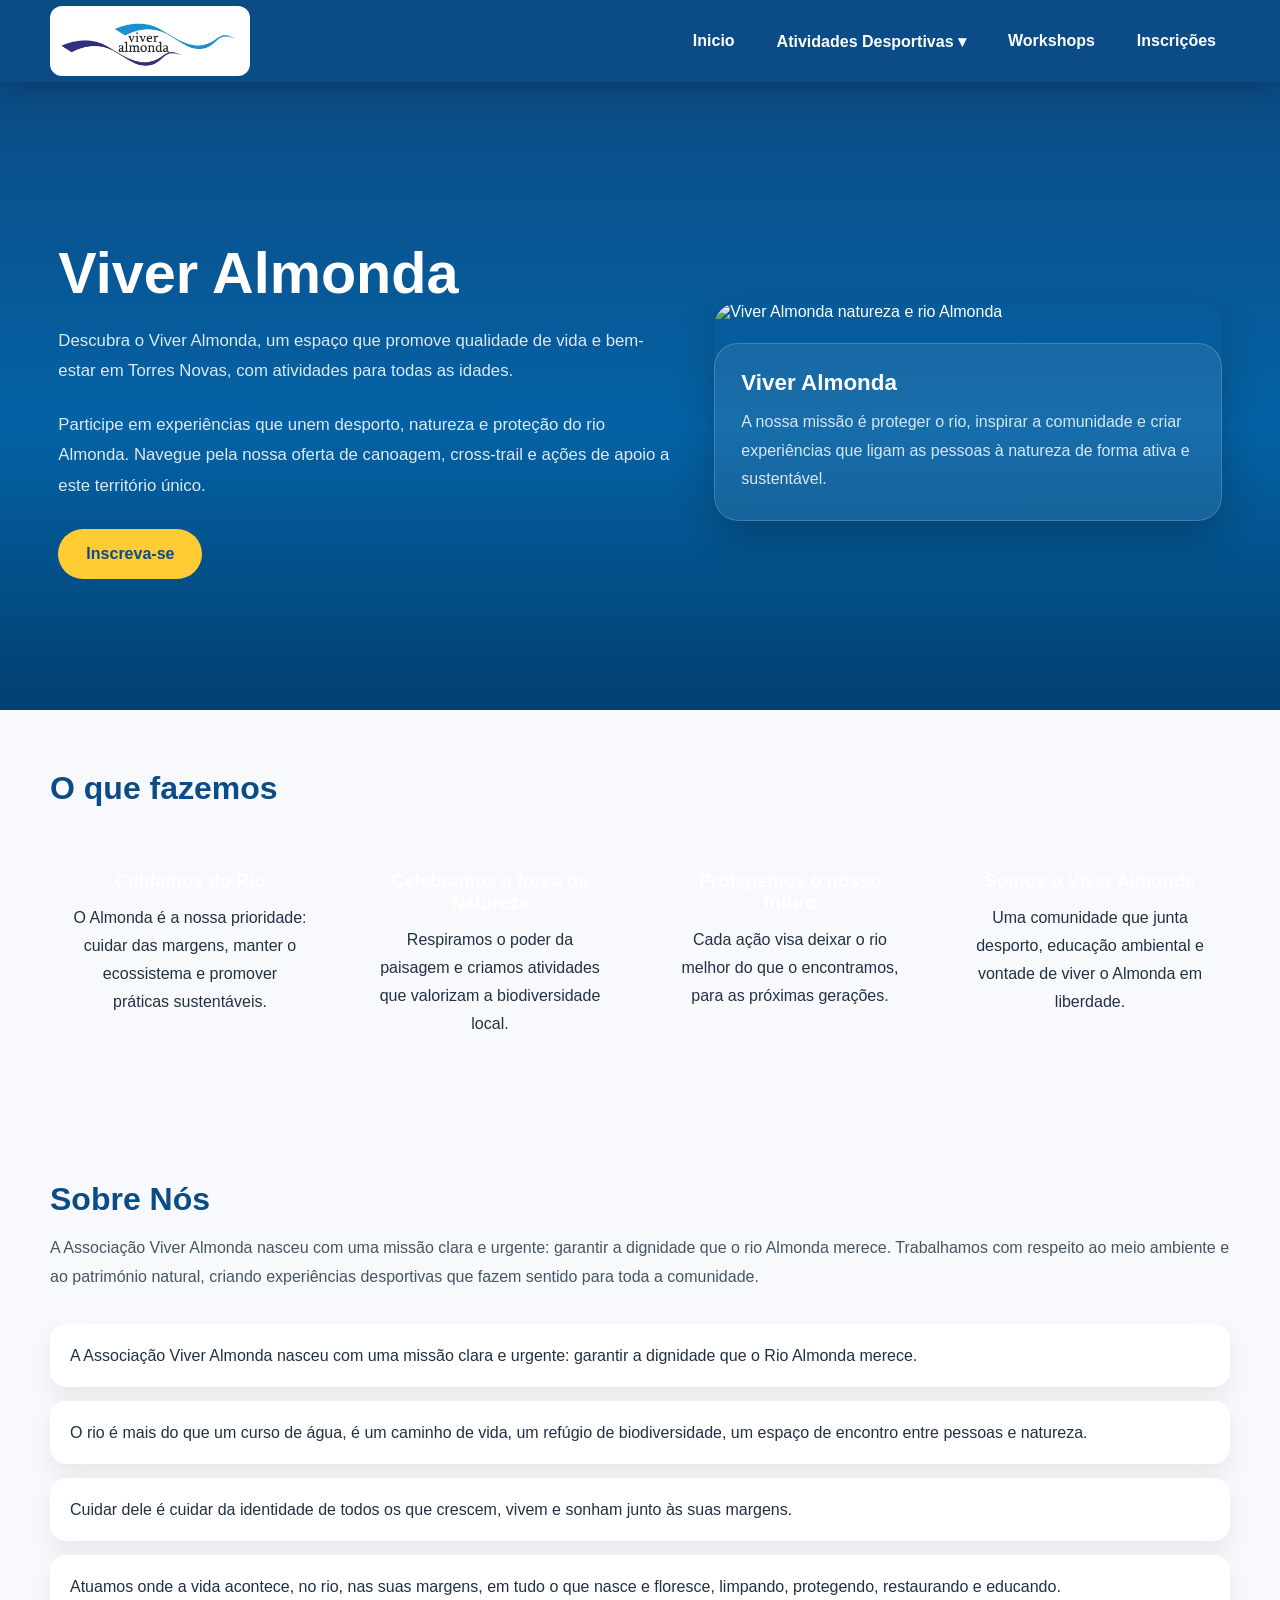
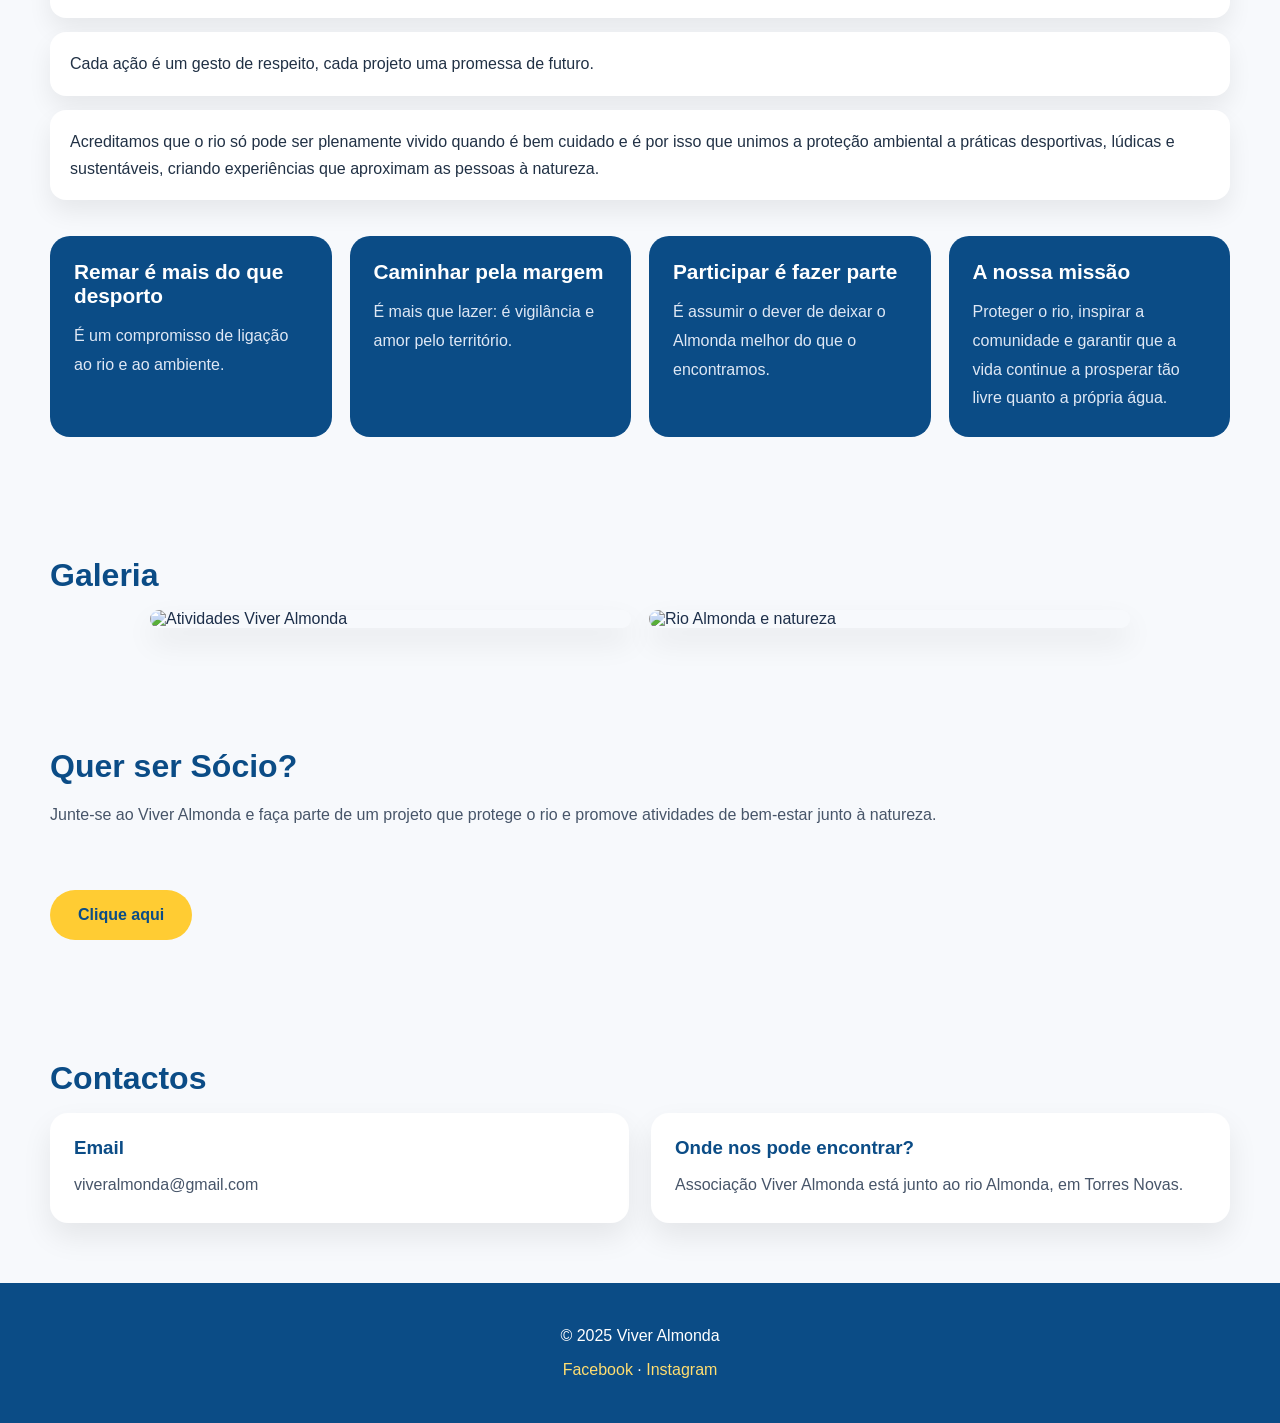
==== index.html @ 62bbd741 "Add files via upload" ====
<!DOCTYPE html>
<html lang="pt">
<head>
  <meta charset="UTF-8">
  <meta name="viewport" content="width=device-width, initial-scale=1.0">
  <title>Viver Almonda</title>
  <style>
    body {
      margin: 0;
      font-family: Arial, sans-serif;
      color: #1d2f4a;
      background: #f7f9fc;
    }
    nav {
      position: sticky;
      top: 0;
      width: 100%;
      background: #0b4c86;
      box-shadow: 0 10px 25px rgba(0, 0, 0, 0.18);
      z-index: 10;
    }
    .nav-wrapper {
      max-width: 1180px;
      margin: 0 auto;
      padding: 16px 24px;
      display: flex;
      align-items: center;
      justify-content: space-between;
      gap: 20px;
    }
    .logo {
      height: 50px;
      display: flex;
      align-items: center;
      cursor: pointer;
    }
    .logo a {
      display: flex;
      align-items: center;
      text-decoration: none;
      transition: opacity 0.2s ease;
    }
    .logo a:hover {
      opacity: 0.8;
    }
    .logo img {
      height: 100%;
      width: auto;
      max-width: 200px;
      border-radius: 12px;
    }
    .menu {
      display: flex;
      align-items: center;
      gap: 14px;
    }
    .menu a,
    .dropdown-btn {
      color: white;
      text-decoration: none;
      font-weight: 600;
      padding: 10px 14px;
      border-radius: 12px;
      transition: background 0.2s ease, transform 0.2s ease;
      display: inline-flex;
      align-items: center;
      gap: 6px;
    }
    .menu a:hover,
    .dropdown:hover > .dropdown-btn {
      background: rgba(255, 255, 255, 0.16);
      transform: translateY(-1px);
    }
    .dropdown {
      position: relative;
    }
    .dropdown-content {
      position: absolute;
      top: 100%;
      left: 0;
      right: auto;
      display: none;
      min-width: 220px;
      background: #175a9f;
      border-radius: 14px;
      box-shadow: 0 18px 40px rgba(0, 0, 0, 0.22);
      overflow: hidden;
      z-index: 20;
      margin-top: 6px;
    }
    .dropdown-content.active {
      display: block;
      animation: slideDown 0.3s ease forwards;
    }
    .dropdown:hover > .dropdown-btn {
      background: rgba(255, 255, 255, 0.16);
      transform: translateY(-1px);
    }
    .dropdown-content a {
      display: block;
      padding: 14px 16px;
      color: white;
      text-decoration: none;
      font-weight: 600;
    }
    .dropdown-content a:hover {
      background: rgba(255, 255, 255, 0.12);
    }
    @keyframes fadeIn {
      from { opacity: 0; transform: translateY(-8px); }
      to { opacity: 1; transform: translateY(0); }
    }
    header {
      background: linear-gradient(180deg, #0b4c86 0%, #0462a4 55%, #023f70 100%);
      min-height: 500px;
      display: flex;
      align-items: center;
      padding: 80px 28px 48px;
      color: white;
    }
    .hero {
      max-width: 1180px;
      margin: 0 auto;
      display: grid;
      grid-template-columns: 1.1fr 0.9fr;
      gap: 36px;
      align-items: center;
    }
    .hero-left h1 {
      margin: 0;
      font-size: clamp(3rem, 4.5vw, 4.6rem);
      line-height: 0.98;
    }
    .hero-left p {
      max-width: 620px;
      font-size: 1.05rem;
      line-height: 1.8;
      margin: 24px 0 0;
      color: #dde9f5;
    }
    .hero-right {
      position: relative;
      border-radius: 24px;
      overflow: hidden;
      box-shadow: 0 18px 40px rgba(0, 0, 0, 0.2);
      width: 100%;
      max-width: 540px;
      margin: auto;
    }
    .hero-right img,
    .gallery img {
      width: 100%;
      height: auto;
      max-height: 520px;
      object-fit: cover;
      display: block;
    }
    .hero-card {
      margin-top: 22px;
      background: rgba(255, 255, 255, 0.08);
      border: 1px solid rgba(255, 255, 255, 0.18);
      border-radius: 24px;
      padding: 26px;
      color: #eef2f7;
    }
    .hero-card h2 {
      margin: 0 0 12px;
      font-size: 1.4rem;
      color: #ffffff;
    }
    .hero-card p {
      margin: 0;
      line-height: 1.8;
      color: #d8e6f6;
    }
    .cta-button {
      display: inline-flex;
      align-items: center;
      justify-content: center;
      gap: 10px;
      margin-top: 28px;
      padding: 16px 28px;
      background: #ffcc33;
      border-radius: 999px;
      color: #0b4c86;
      font-weight: 700;
      text-decoration: none;
    }
    section {
      padding: 60px 24px;
      max-width: 1180px;
      margin: auto;
      color: #1d2f4a;
      background: #f7f9fc;
    }
    .section-title {
      font-size: clamp(2rem, 2.5vw, 2.6rem);
      margin: 0 0 16px;
      color: #0b4c86;
    }
    .section-text {
      margin: 0 0 32px;
      color: #475569;
      line-height: 1.8;
      font-size: 1rem;
    }
    .card-grid {
      display: grid;
      grid-template-columns: repeat(auto-fit, minmax(220px, 1fr));
      gap: 22px;
    }
    .card {
      background: white;
      border-radius: 18px;
      padding: 24px;
      box-shadow: 0 14px 30px rgba(0, 0, 0, 0.08);
    }
    .card h3 {
      margin: 0 0 14px;
      font-size: 1.25rem;
      color: #0b4c86;
    }
    .card p {
      margin: 0;
      color: #475569;
      line-height: 1.7;
    }
    .about-list {
      list-style: none;
      padding: 0;
      margin: 0;
      display: grid;
      gap: 14px;
    }
    .about-list li {
      padding: 18px 20px;
      border-radius: 16px;
      background: #ffffff;
      box-shadow: 0 12px 24px rgba(0, 0, 0, 0.07);
      color: #213145;
      line-height: 1.7;
    }
    .about-highlight {
      display: grid;
      grid-template-columns: repeat(auto-fit, minmax(220px, 1fr));
      gap: 18px;
      margin-top: 36px;
    }
    .highlight-box {
      background: #0b4c86;
      color: white;
      border-radius: 20px;
      padding: 24px;
    }
    .highlight-box h3 {
      margin: 0 0 14px;
      font-size: 1.3rem;
    }
    .highlight-box p,
    .highlight-box a {
      margin: 0;
      color: #dfe8f5;
      line-height: 1.8;
    }
    .contact-grid {
      display: grid;
      grid-template-columns: repeat(auto-fit, minmax(220px, 1fr));
      gap: 22px;
    }
    .contact-card {
      background: white;
      border-radius: 18px;
      padding: 24px;
      box-shadow: 0 14px 30px rgba(0, 0, 0, 0.08);
    }
    .contact-card h3 {
      margin: 0 0 12px;
      color: #0b4c86;
    }
    .contact-card p {
      margin: 0;
      color: #475569;
      line-height: 1.75;
    }
    .gallery {
      display: grid;
      gap: 18px;
      grid-template-columns: repeat(auto-fit, minmax(240px, 1fr));
      max-width: 980px;
      margin: auto;
    }
    .gallery img {
      width: 100%;
      max-width: 100%;
      height: auto;
      max-height: 420px;
      object-fit: cover;
      display: block;
      border-radius: 18px;
      box-shadow: 0 14px 30px rgba(0, 0, 0, 0.08);
    }
    footer {
      background: #0b4c86;
      color: white;
      text-align: center;
      padding: 28px 24px;
    }
    footer a {
      color: #ffdd70;
      text-decoration: none;
    }
    .top-boxes {
      display: grid;
      grid-template-columns: repeat(auto-fit, minmax(220px, 1fr));
      gap: 20px;
      margin-top: 40px;
    }
    .top-box {
      background: rgba(255, 255, 255, 0.12);
      border: 1px solid rgba(255, 255, 255, 0.18);
      border-radius: 20px;
      padding: 22px;
      text-align: center;
    }
    .top-box h4 {
      margin: 0 0 12px;
      font-size: 1.15rem;
      color: #ffffff;
    }
    .top-box p {
      margin: 0;
      color: #213145;
      line-height: 1.75;
    }
    @media (max-width: 900px) {
      header {
        padding: 60px 18px 32px;
      }
      .hero {
        grid-template-columns: 1fr;
      }
    }
  </style>
  <script>
    document.addEventListener('DOMContentLoaded', function() {
      const dropdownBtn = document.querySelector('.dropdown-btn');
      const dropdownContent = document.querySelector('.dropdown-content');
      
      // Toggle menu when clicking the button
      dropdownBtn.addEventListener('click', function(e) {
        e.preventDefault();
        dropdownContent.classList.toggle('active');
      });
      
      // Close menu when clicking outside
      document.addEventListener('click', function(e) {
        if (!e.target.closest('.dropdown')) {
          dropdownContent.classList.remove('active');
        }
      });
      
      // Close menu when clicking a link in the dropdown
      dropdownContent.querySelectorAll('a').forEach(link => {
        link.addEventListener('click', function() {
          dropdownContent.classList.remove('active');
        });
      });
    });
  </script>
</head>
<body>
<nav>
  <div class="nav-wrapper">
    <div class="logo">
      <a href="index.html">
        <img src="logo.jpg" alt="Viver Almonda">
      </a>
    </div>
    <div class="menu">
      <a href="index.html">Inicio</a>
      <div class="dropdown">
        <a class="dropdown-btn" href="javascript:void(0)">Atividades Desportivas ▾</a>
        <div class="dropdown-content">
          <a href="canoagem.html">Canoagem</a>
          <a href="cross-trail.html">Cross Trail</a>
        </div>
      </div>
      <a href="workshops.html">Workshops</a>
      <a href="inscricoes.html">Inscrições</a>
    </div>
  </div>
</nav>
<header>
  <div class="hero">
    <div class="hero-left">
      <h1>Viver Almonda</h1>
      <p>Descubra o Viver Almonda, um espaço que promove qualidade de vida e bem-estar em Torres Novas, com atividades para todas as idades.</p>
      <p>Participe em experiências que unem desporto, natureza e proteção do rio Almonda. Navegue pela nossa oferta de canoagem, cross-trail e ações de apoio a este território único.</p>
      <a class="cta-button" href="inscricoes.html">Inscreva-se</a>
    </div>
    <div class="hero-right">
      <img src="https://assets.zyrosite.com/cdn-cgi/image/format=auto,w=768,h=900,fit=crop/ALp2ZqewowIJrN22/site1-N3Ugrgw1kwzy0HHP.jpg" alt="Viver Almonda natureza e rio Almonda">
      <div class="hero-card">
        <h2>Viver Almonda</h2>
        <p>A nossa missão é proteger o rio, inspirar a comunidade e criar experiências que ligam as pessoas à natureza de forma ativa e sustentável.</p>
      </div>
    </div>
  </div>
</header>
<section>
  <h2 class="section-title">O que fazemos</h2>
  <div class="top-boxes">
    <div class="top-box">
      <h4>Cuidamos do Rio</h4>
      <p>O Almonda é a nossa prioridade: cuidar das margens, manter o ecossistema e promover práticas sustentáveis.</p>
    </div>
    <div class="top-box">
      <h4>Celebramos a força da Natureza</h4>
      <p>Respiramos o poder da paisagem e criamos atividades que valorizam a biodiversidade local.</p>
    </div>
    <div class="top-box">
      <h4>Protegemos o nosso futuro</h4>
      <p>Cada ação visa deixar o rio melhor do que o encontramos, para as próximas gerações.</p>
    </div>
    <div class="top-box">
      <h4>Somos o Viver Almonda</h4>
      <p>Uma comunidade que junta desporto, educação ambiental e vontade de viver o Almonda em liberdade.</p>
    </div>
  </div>
</section>
<section>
  <h2 class="section-title">Sobre Nós</h2>
  <p class="section-text">A Associação Viver Almonda nasceu com uma missão clara e urgente: garantir a dignidade que o rio Almonda merece. Trabalhamos com respeito ao meio ambiente e ao património natural, criando experiências desportivas que fazem sentido para toda a comunidade.</p>
  <ul class="about-list">
    <li>A Associação Viver Almonda nasceu com uma missão clara e urgente: garantir a dignidade que o Rio Almonda merece.</li>
    <li>O rio é mais do que um curso de água, é um caminho de vida, um refúgio de biodiversidade, um espaço de encontro entre pessoas e natureza.</li>
    <li>Cuidar dele é cuidar da identidade de todos os que crescem, vivem e sonham junto às suas margens.</li>
    <li>Atuamos onde a vida acontece, no rio, nas suas margens, em tudo o que nasce e floresce, limpando, protegendo, restaurando e educando.</li>
    <li>Cada ação é um gesto de respeito, cada projeto uma promessa de futuro.</li>
    <li>Acreditamos que o rio só pode ser plenamente vivido quando é bem cuidado e é por isso que unimos a proteção ambiental a práticas desportivas, lúdicas e sustentáveis, criando experiências que aproximam as pessoas à natureza.</li>
  </ul>
  <div class="about-highlight">
    <div class="highlight-box">
      <h3>Remar é mais do que desporto</h3>
      <p>É um compromisso de ligação ao rio e ao ambiente.</p>
    </div>
    <div class="highlight-box">
      <h3>Caminhar pela margem</h3>
      <p>É mais que lazer: é vigilância e amor pelo território.</p>
    </div>
    <div class="highlight-box">
      <h3>Participar é fazer parte</h3>
      <p>É assumir o dever de deixar o Almonda melhor do que o encontramos.</p>
    </div>
    <div class="highlight-box">
      <h3>A nossa missão</h3>
      <p>Proteger o rio, inspirar a comunidade e garantir que a vida continue a prosperar tão livre quanto a própria água.</p>
    </div>
  </div>
</section>
<section>
  <h2 class="section-title">Galeria</h2>
  <div class="gallery">
    <img src="https://assets.zyrosite.com/cdn-cgi/image/format=auto,w=768,h=889,fit=crop/ALp2ZqewowIJrN22/site6-6DdDB2SzMUmcxA4l.jpg" alt="Atividades Viver Almonda">
    <img src="https://assets.zyrosite.com/cdn-cgi/image/format=auto,w=768,h=900,fit=crop/ALp2ZqewowIJrN22/site1-N3Ugrgw1kwzy0HHP.jpg" alt="Rio Almonda e natureza">
  </div>
</section>
<section>
  <h2 class="section-title">Quer ser Sócio?</h2>
  <p class="section-text">Junte-se ao Viver Almonda e faça parte de um projeto que protege o rio e promove atividades de bem-estar junto à natureza.</p>
  <a class="cta-button" href="inscricoes.html">Clique aqui</a>
</section>
<section>
  <h2 class="section-title">Contactos</h2>
  <div class="contact-grid">
    <div class="contact-card">
      <h3>Email</h3>
      <p>viveralmonda@gmail.com</p>
    </div>
    <div class="contact-card">
      <h3>Onde nos pode encontrar?</h3>
      <p>Associação Viver Almonda está junto ao rio Almonda, em Torres Novas.</p>
    </div>
  </div>
</section>
<footer>
  <p>© 2025 Viver Almonda</p>
  <p><a href="https://www.facebook.com/profile.php?id=100009631387664&locale=pt_PT" target="_blank">Facebook</a> · <a href="https://www.instagram.com/viver_almonda" target="_blank">Instagram</a></p>
</footer>
</body>
</html>
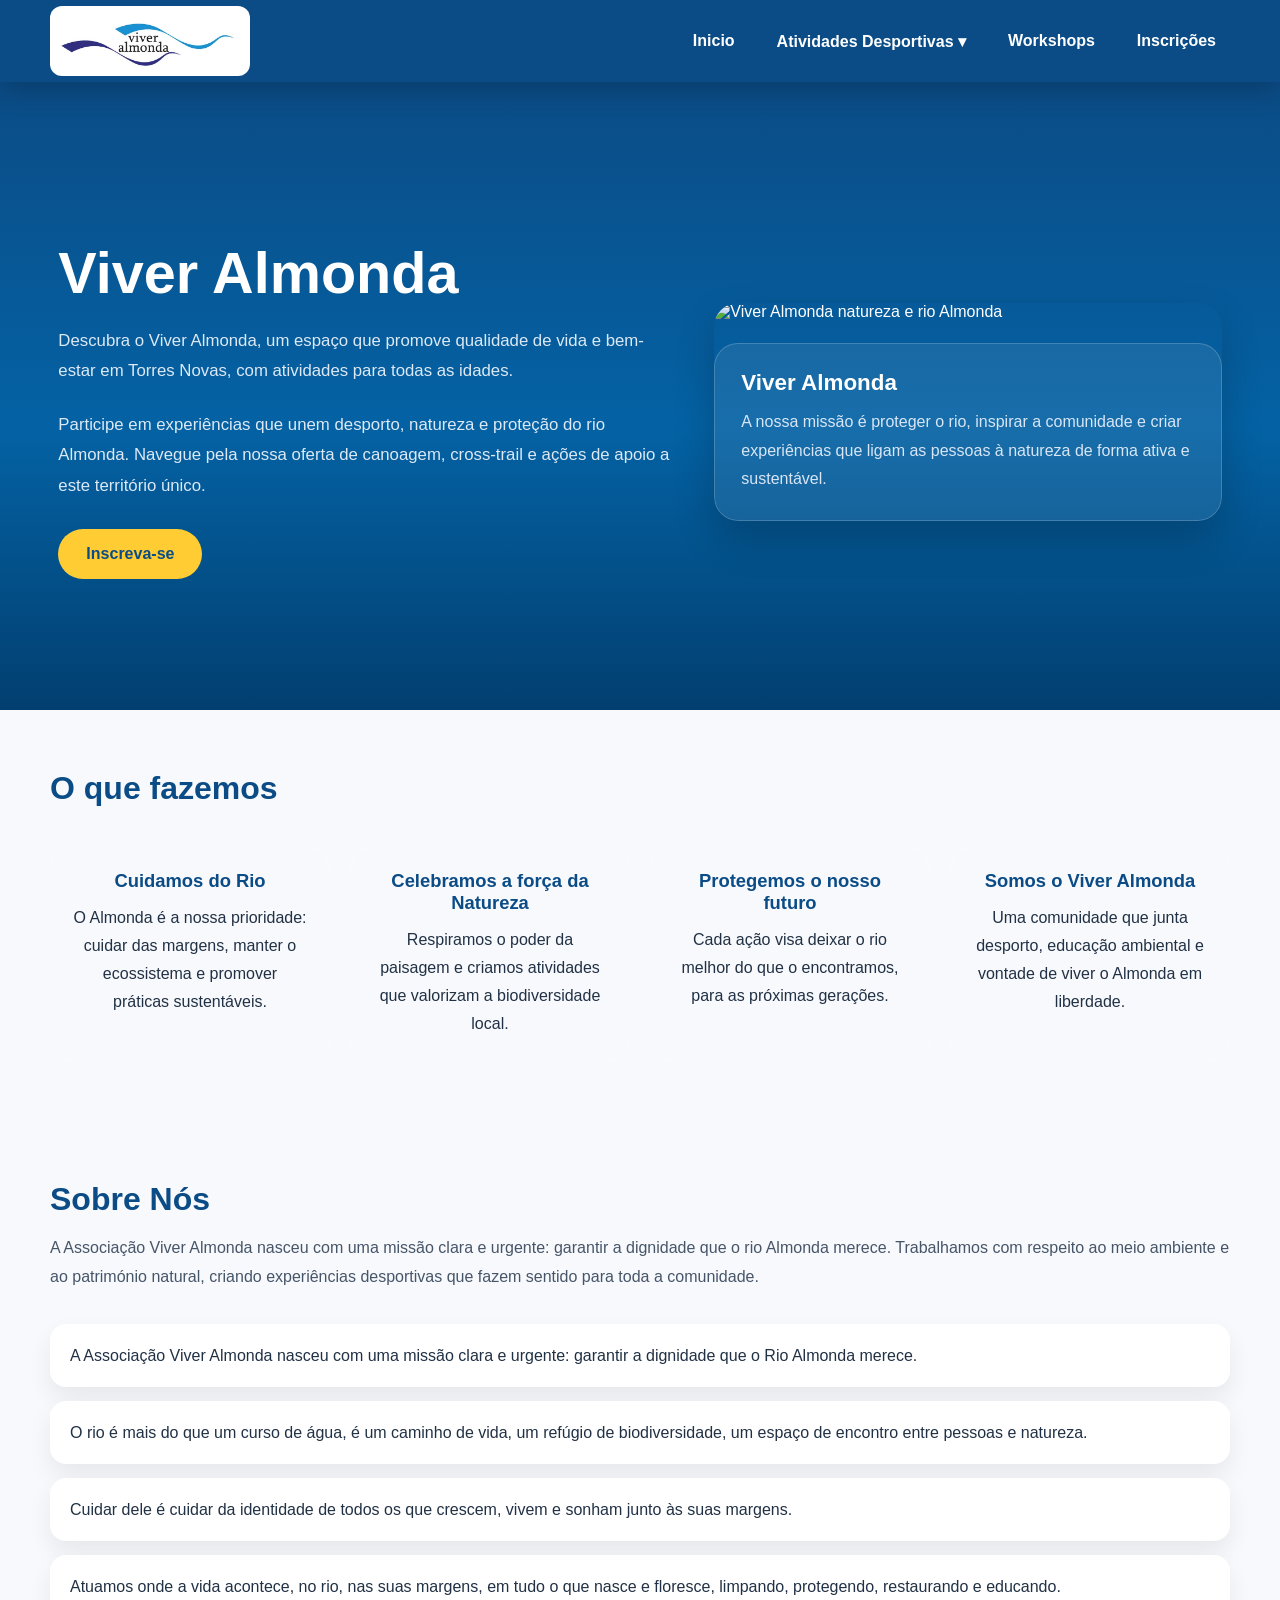
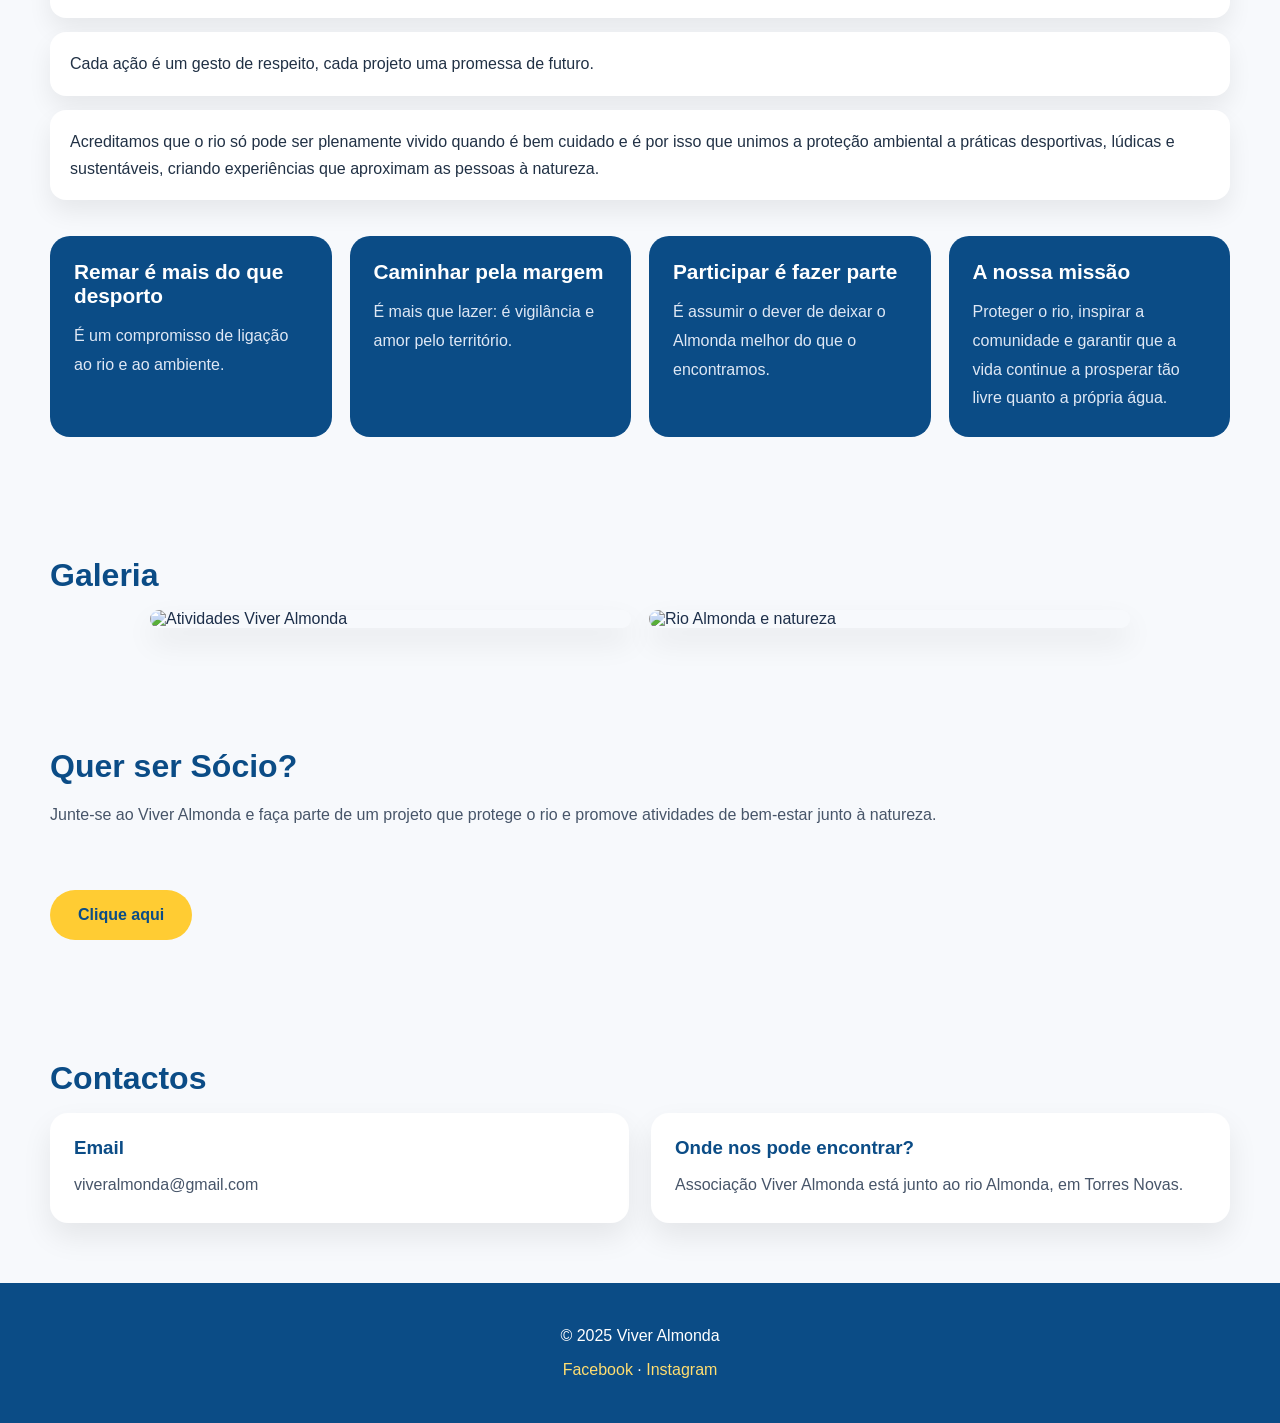
==== commit 873e0719: "Add files via upload" ====
--- a/index.html
+++ b/index.html
@@ -325,7 +325,7 @@
     .top-box h4 {
       margin: 0 0 12px;
       font-size: 1.15rem;
-      color: #ffffff;
+      color: #0b4c86;
     }
     .top-box p {
       margin: 0;
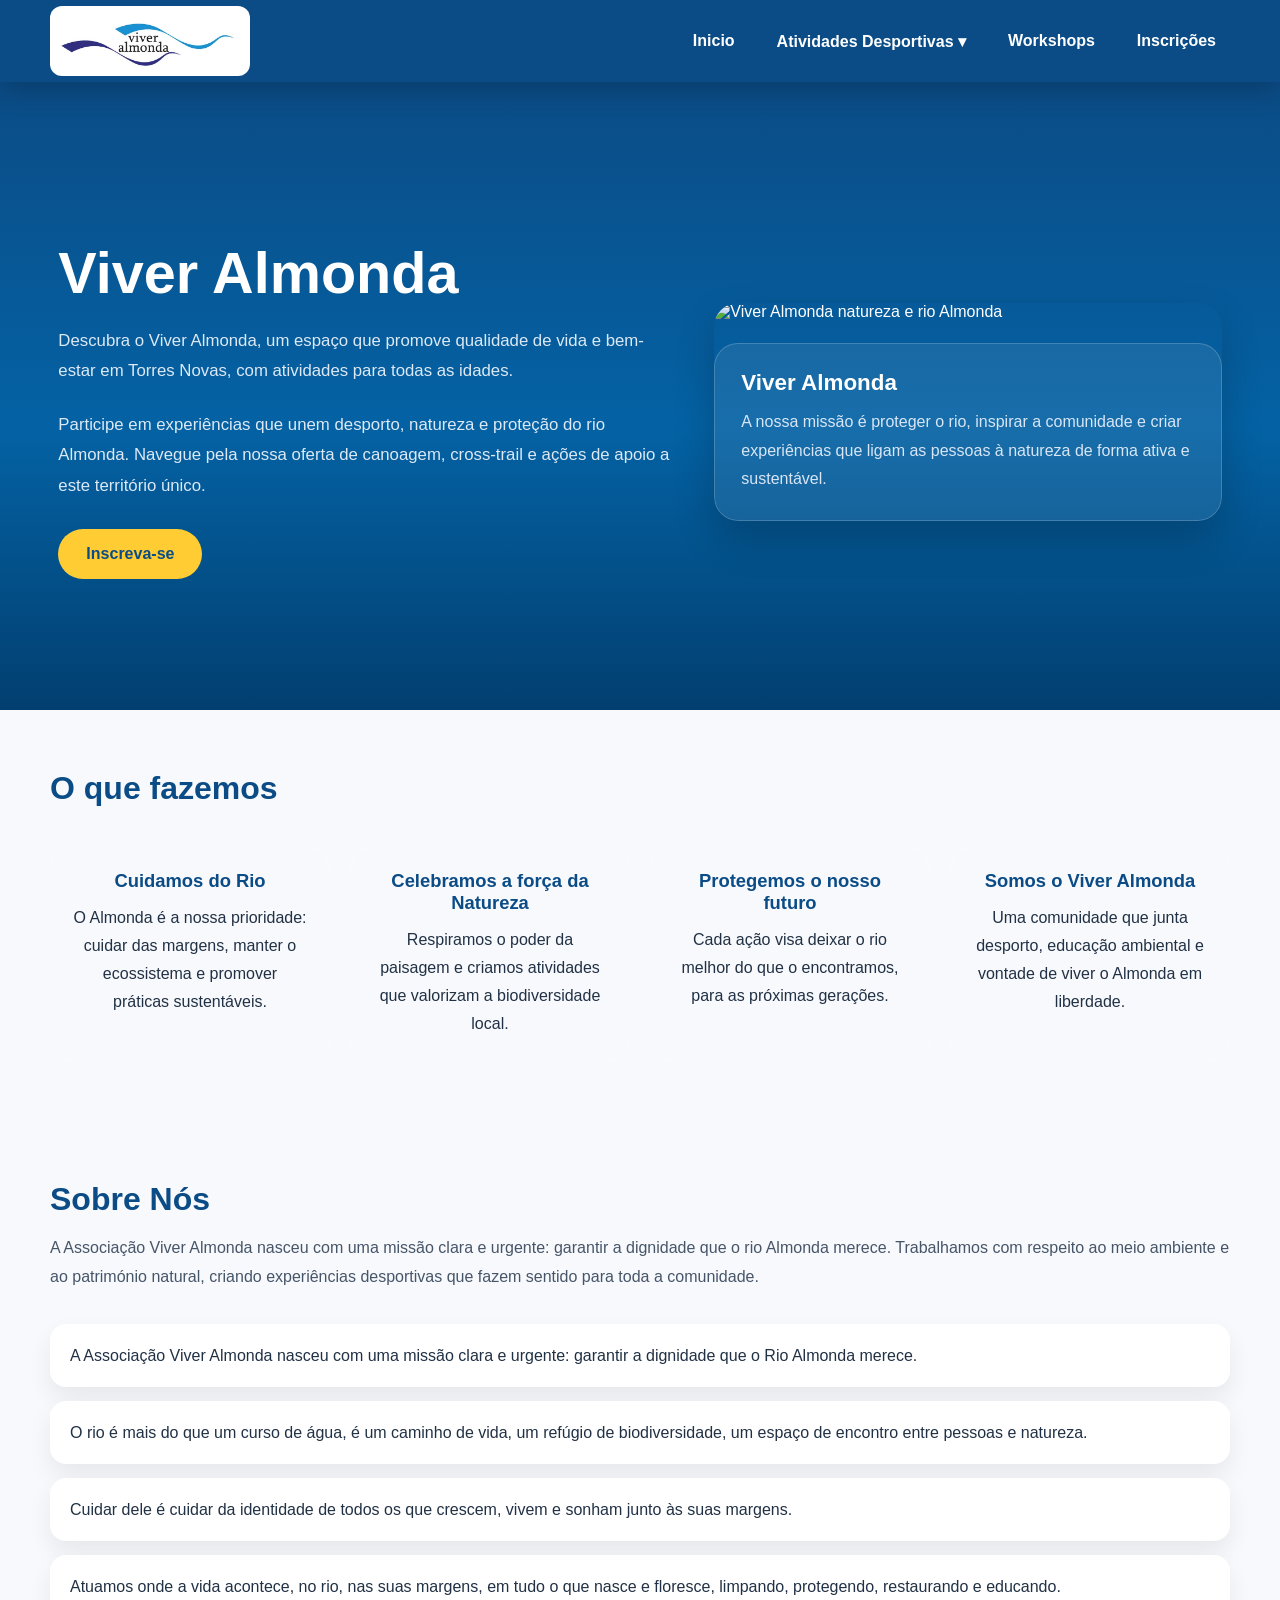
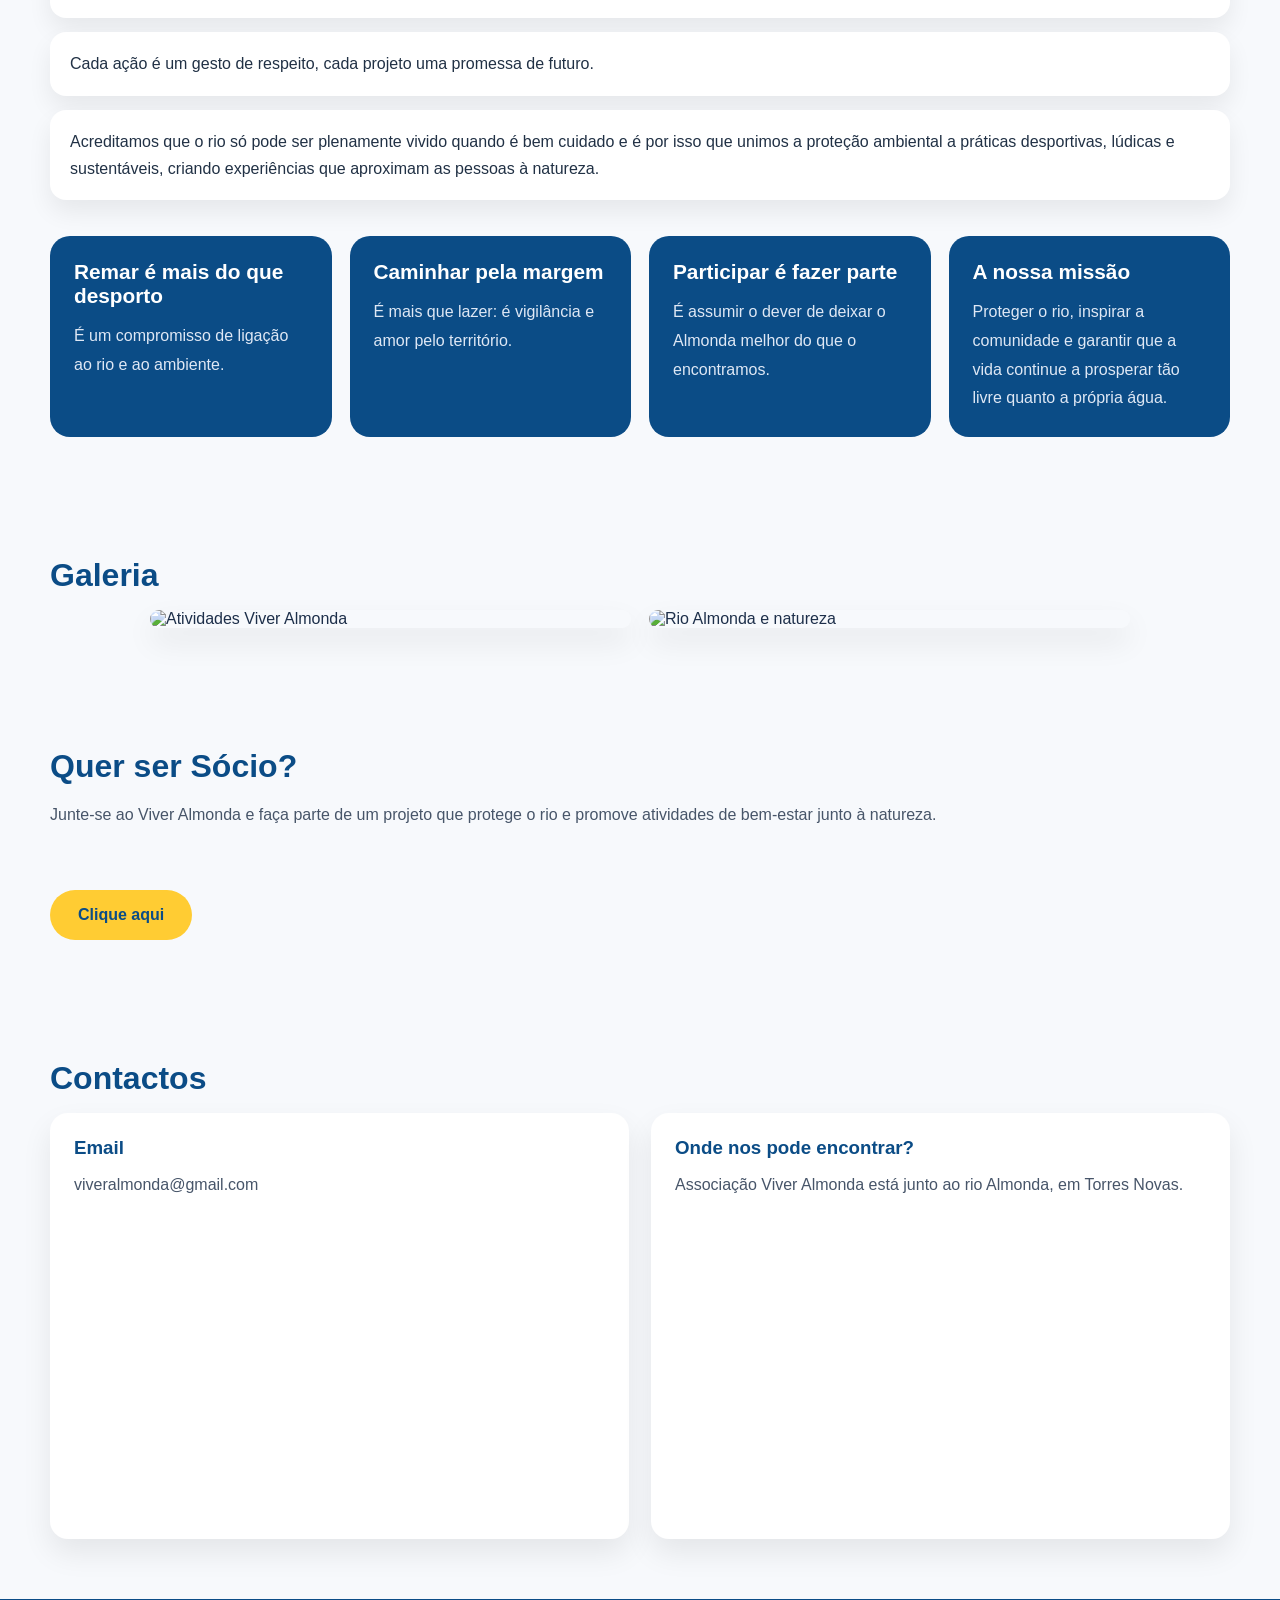
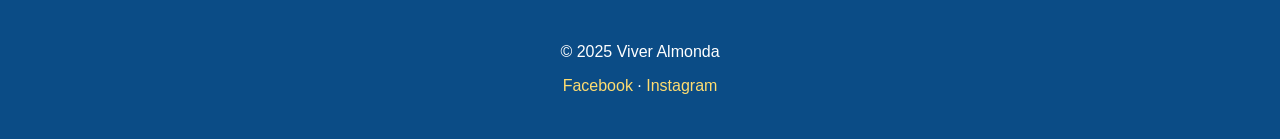
==== commit 204273e2: "Add files via upload" ====
--- a/index.html
+++ b/index.html
@@ -480,6 +480,15 @@
     <div class="contact-card">
       <h3>Onde nos pode encontrar?</h3>
       <p>Associação Viver Almonda está junto ao rio Almonda, em Torres Novas.</p>
+
+      <iframe 
+        src="https://www.google.com/maps?q=39.495872,-8.575388&z=13&output=embed"
+        width="100%" 
+        height="300" 
+        style="border:0; border-radius:12px; margin-top:12px;" 
+        allowfullscreen="" 
+        loading="lazy">
+      </iframe>
     </div>
   </div>
 </section>
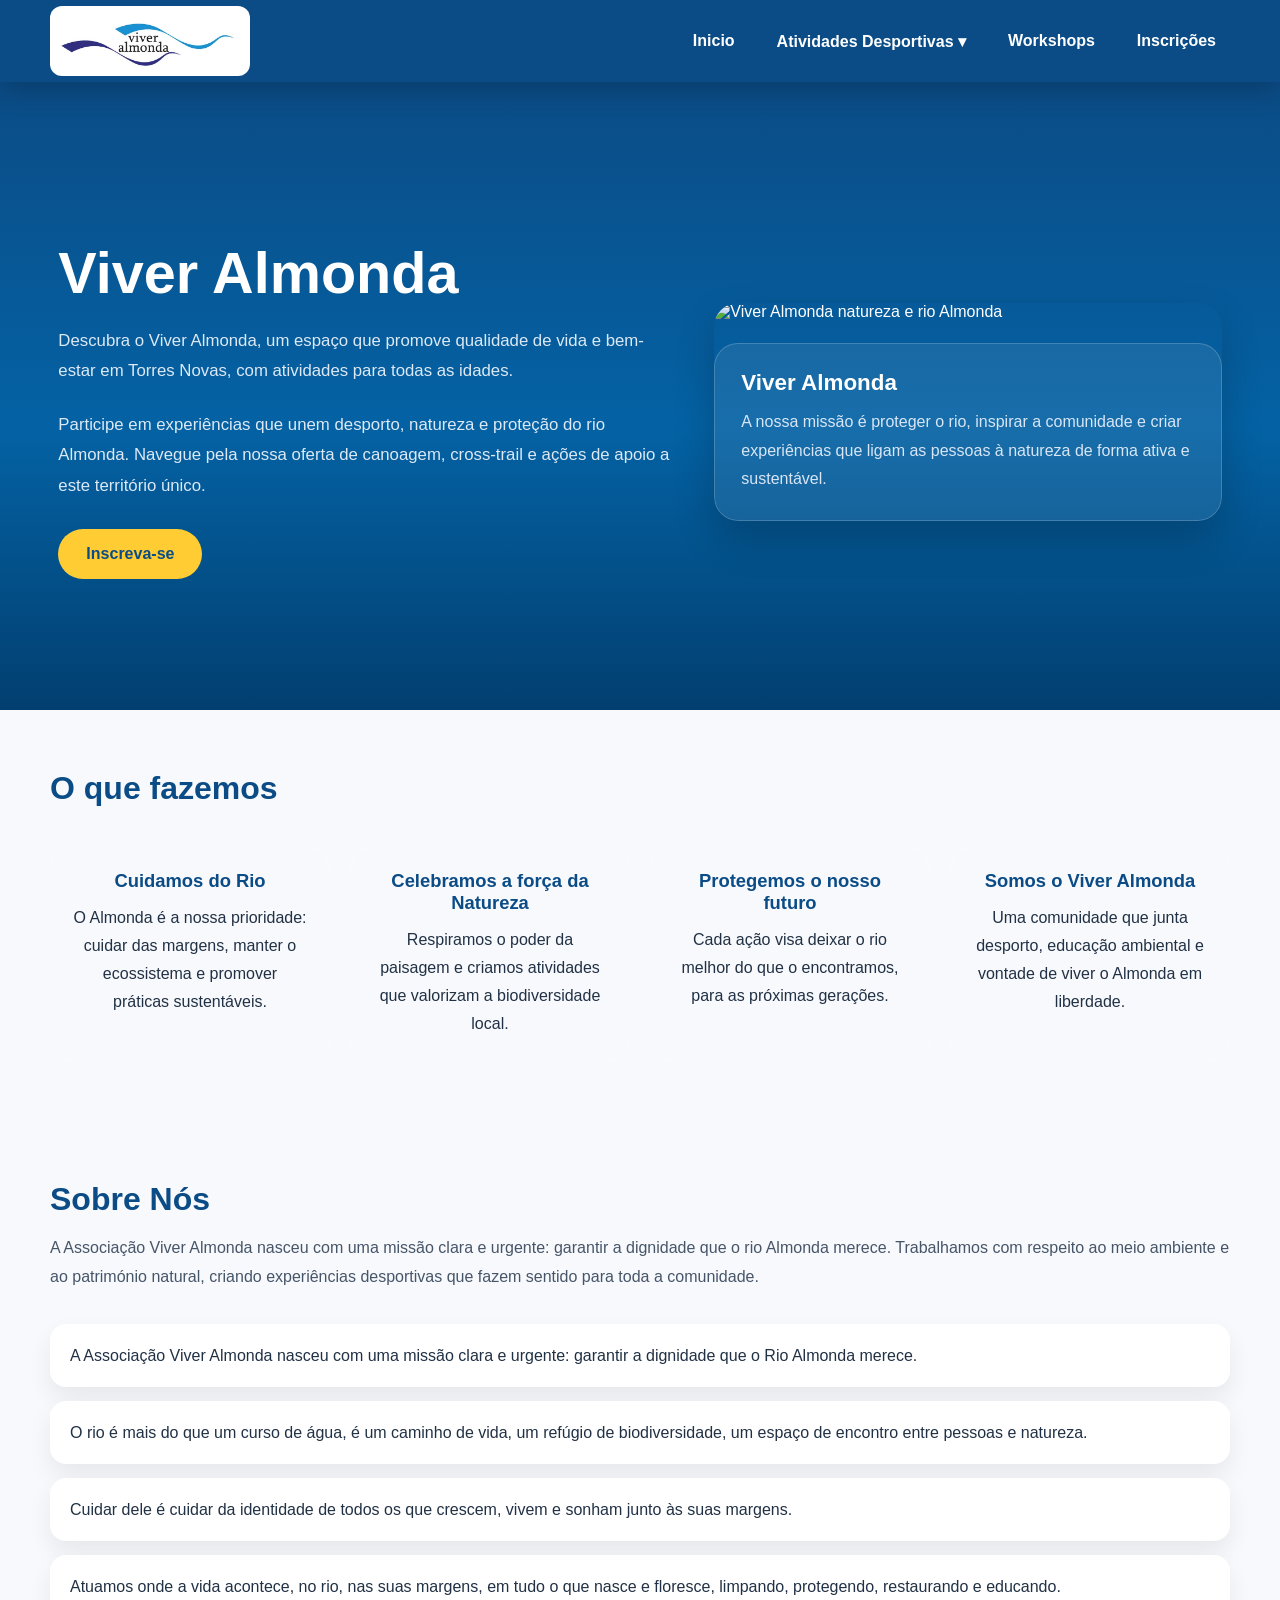
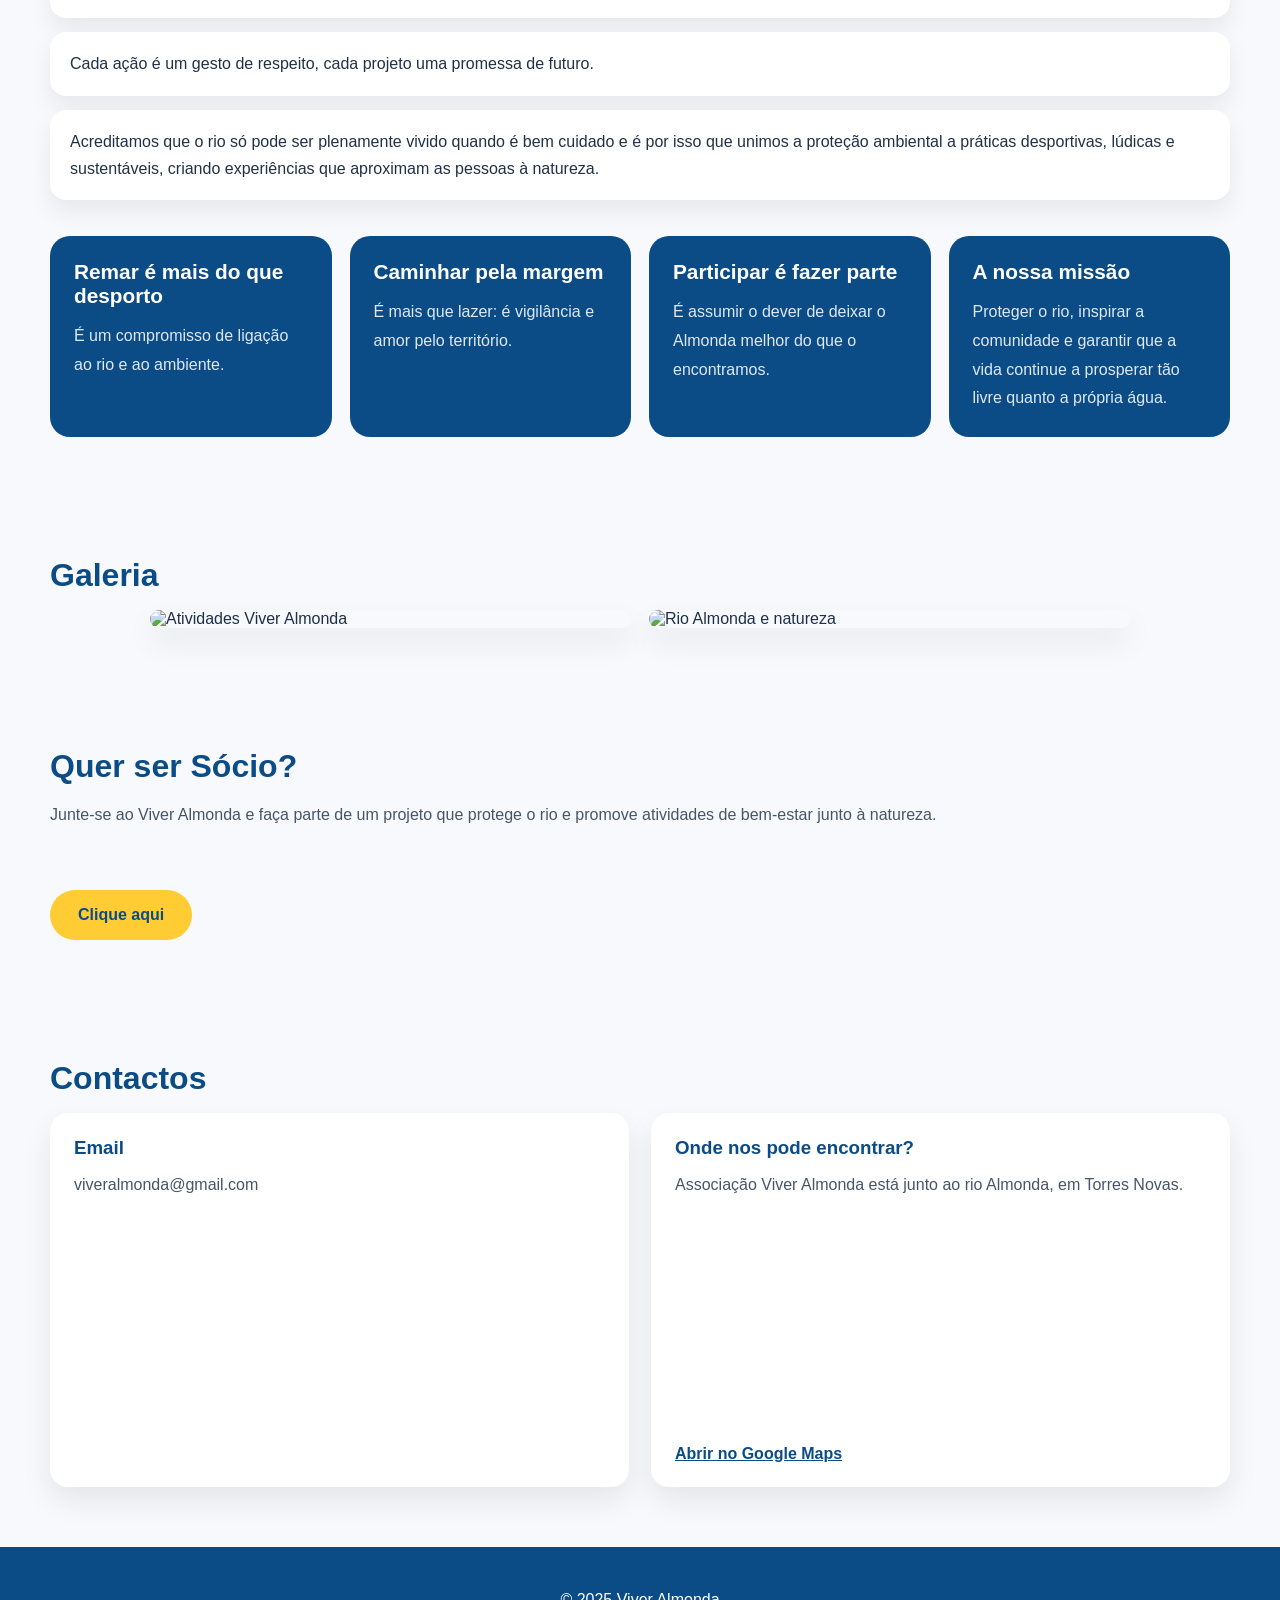
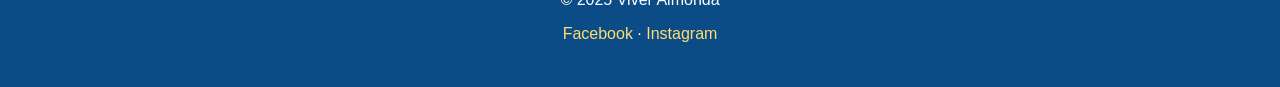
==== commit 9107d011: "Add files via upload" ====
--- a/index.html
+++ b/index.html
@@ -484,11 +484,15 @@
       <iframe 
         src="https://www.google.com/maps?q=39.495872,-8.575388&z=13&output=embed"
         width="100%" 
-        height="300" 
+        height="220" 
         style="border:0; border-radius:12px; margin-top:12px;" 
         allowfullscreen="" 
         loading="lazy">
       </iframe>
+        <a href="https://maps.google.com/?q=39.495872,-8.575388" target="_blank" 
+          style="display:inline-block; margin-top:10px; color:#0b4c86; font-weight:600;">
+          Abrir no Google Maps
+        </a>
     </div>
   </div>
 </section>
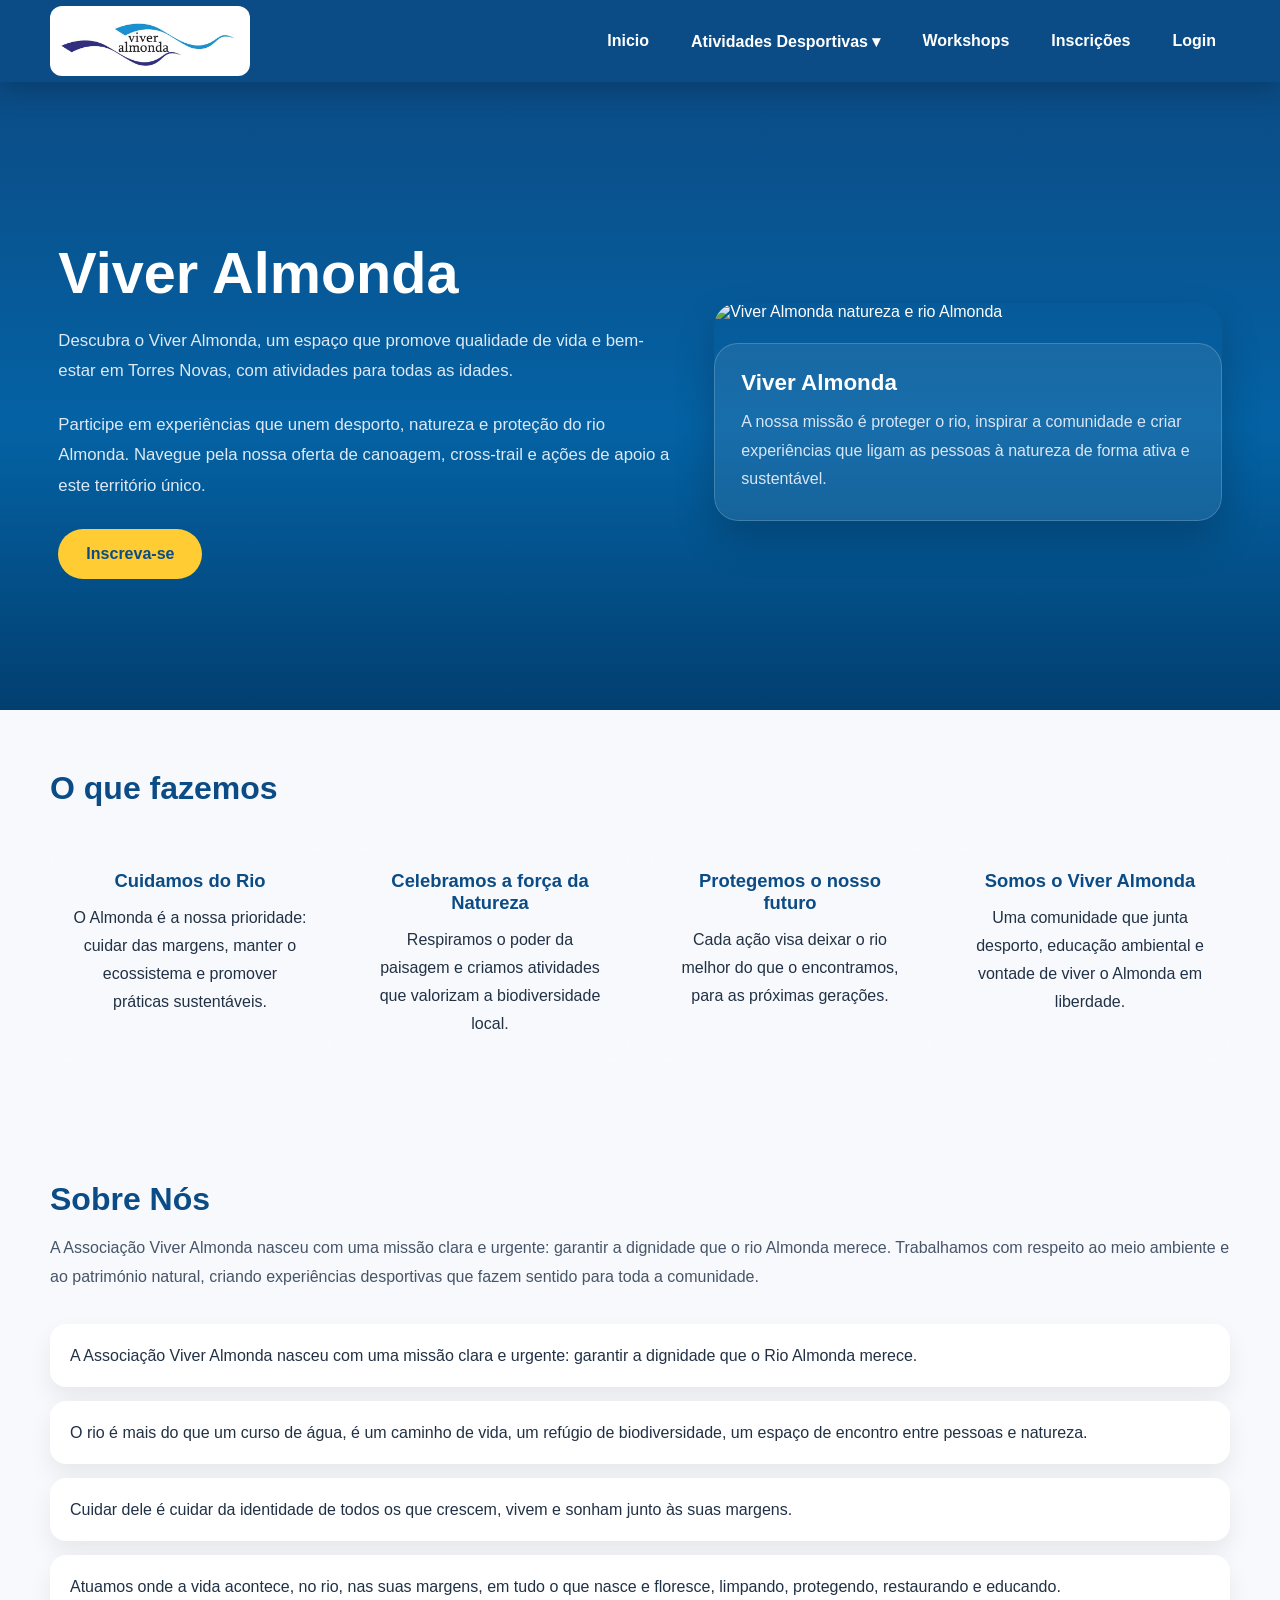
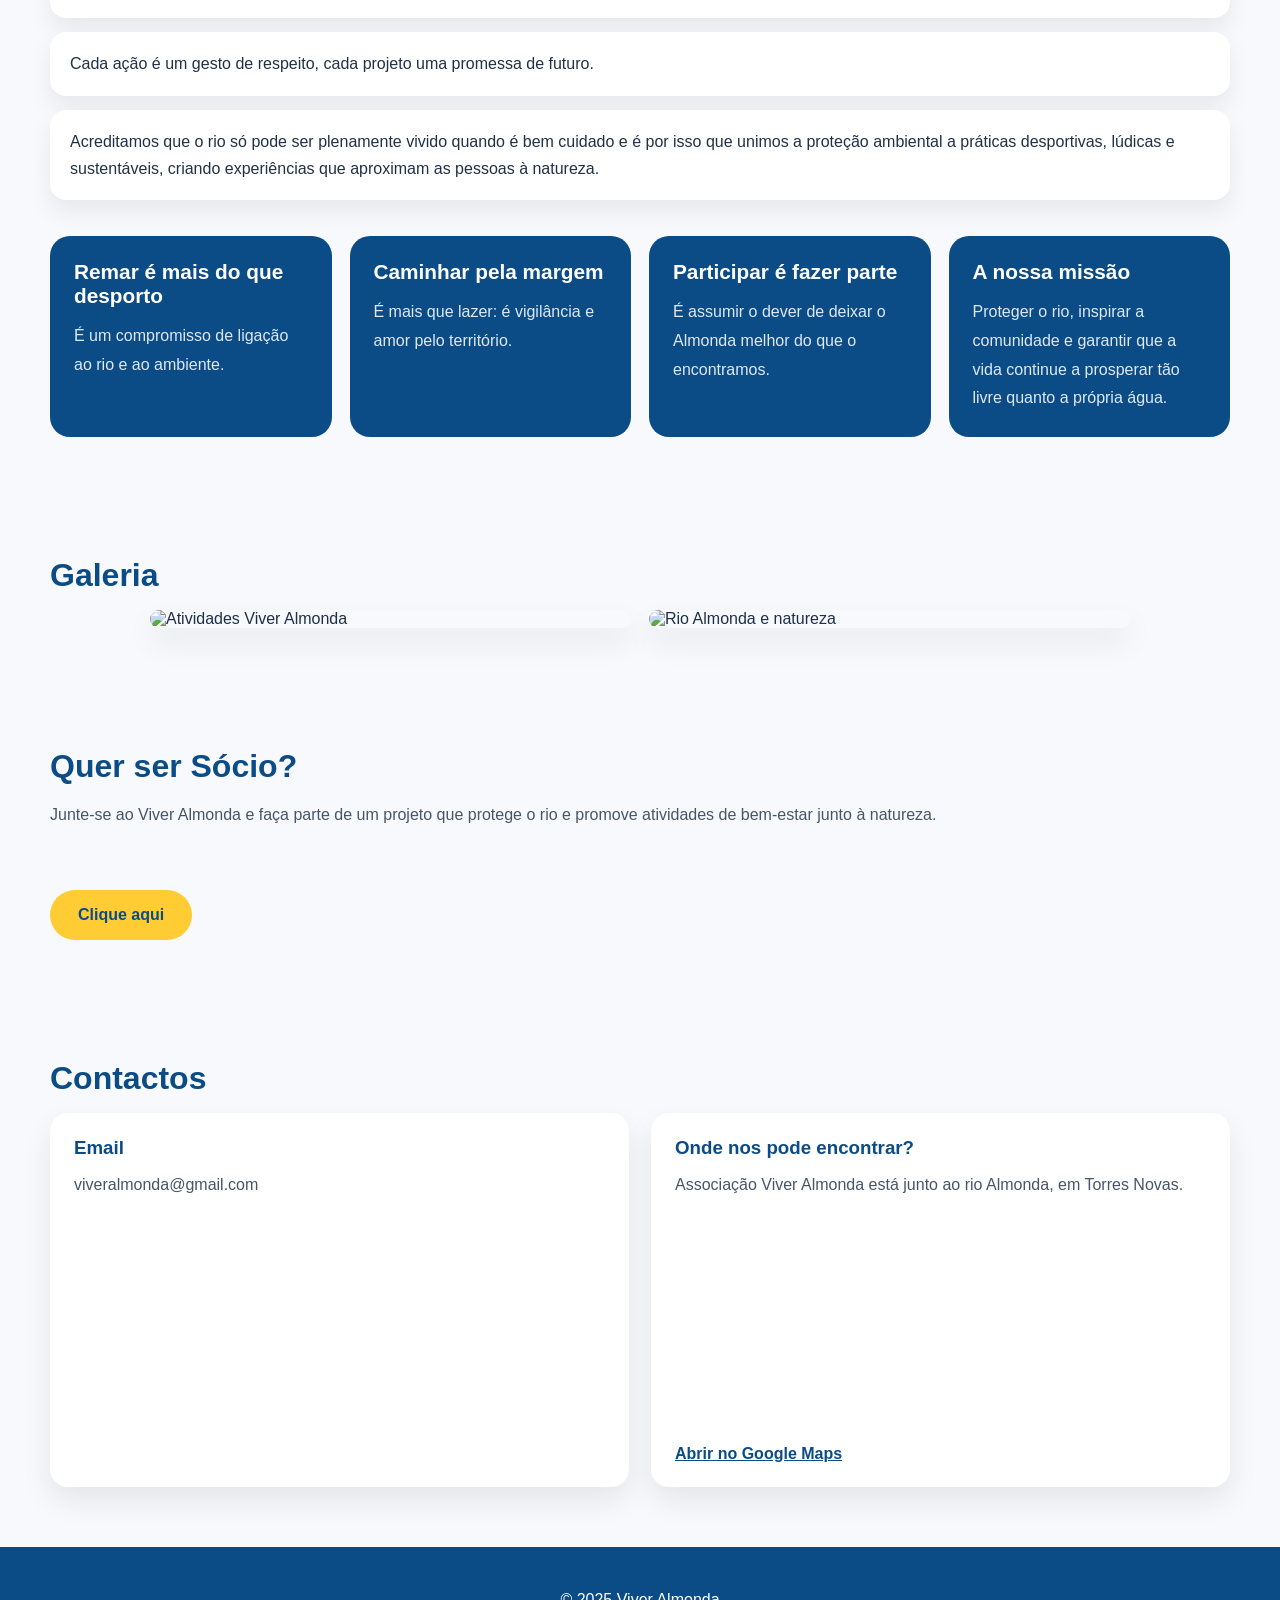
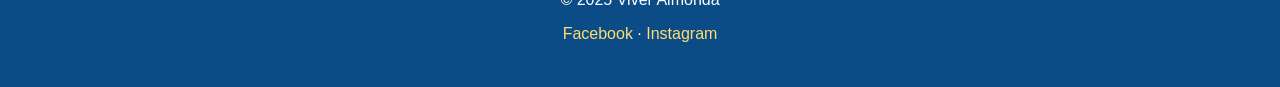
==== commit 87c57557: "Add files via upload" ====
--- a/index.html
+++ b/index.html
@@ -367,6 +367,11 @@
       });
     });
   </script>
+
+<script src="https://www.gstatic.com/firebasejs/10.7.1/firebase-app-compat.js"></script>
+<script src="https://www.gstatic.com/firebasejs/10.7.1/firebase-auth-compat.js"></script>
+<script src="https://www.gstatic.com/firebasejs/10.7.1/firebase-firestore-compat.js"></script>
+
 </head>
 <body>
 <nav>
@@ -387,6 +392,7 @@
       </div>
       <a href="workshops.html">Workshops</a>
       <a href="inscricoes.html">Inscrições</a>
+      <a href="#" onclick="login()">Login</a>
     </div>
   </div>
 </nav>
@@ -500,5 +506,29 @@
   <p>© 2025 Viver Almonda</p>
   <p><a href="https://www.facebook.com/profile.php?id=100009631387664&locale=pt_PT" target="_blank">Facebook</a> · <a href="https://www.instagram.com/viver_almonda" target="_blank">Instagram</a></p>
 </footer>
+
+<script>
+const firebaseConfig = {
+ apiKey: "AIzaSyBy1ESM6Sp1b2aY5kIpfNQiIRSIXhq7umY",
+  authDomain: "teste2-16ac7.firebaseapp.com",
+  projectId: "teste2-16ac7"
+};
+
+firebase.initializeApp(firebaseConfig);
+const auth = firebase.auth();
+const db = firebase.firestore();
+
+function login() {
+  const provider = new firebase.auth.GoogleAuthProvider();
+  auth.signInWithPopup(provider);
+}
+
+auth.onAuthStateChanged(user => {
+  if (user) {
+    console.log("User logged in:", user.email);
+  }
+});
+</script>
+
 </body>
 </html>
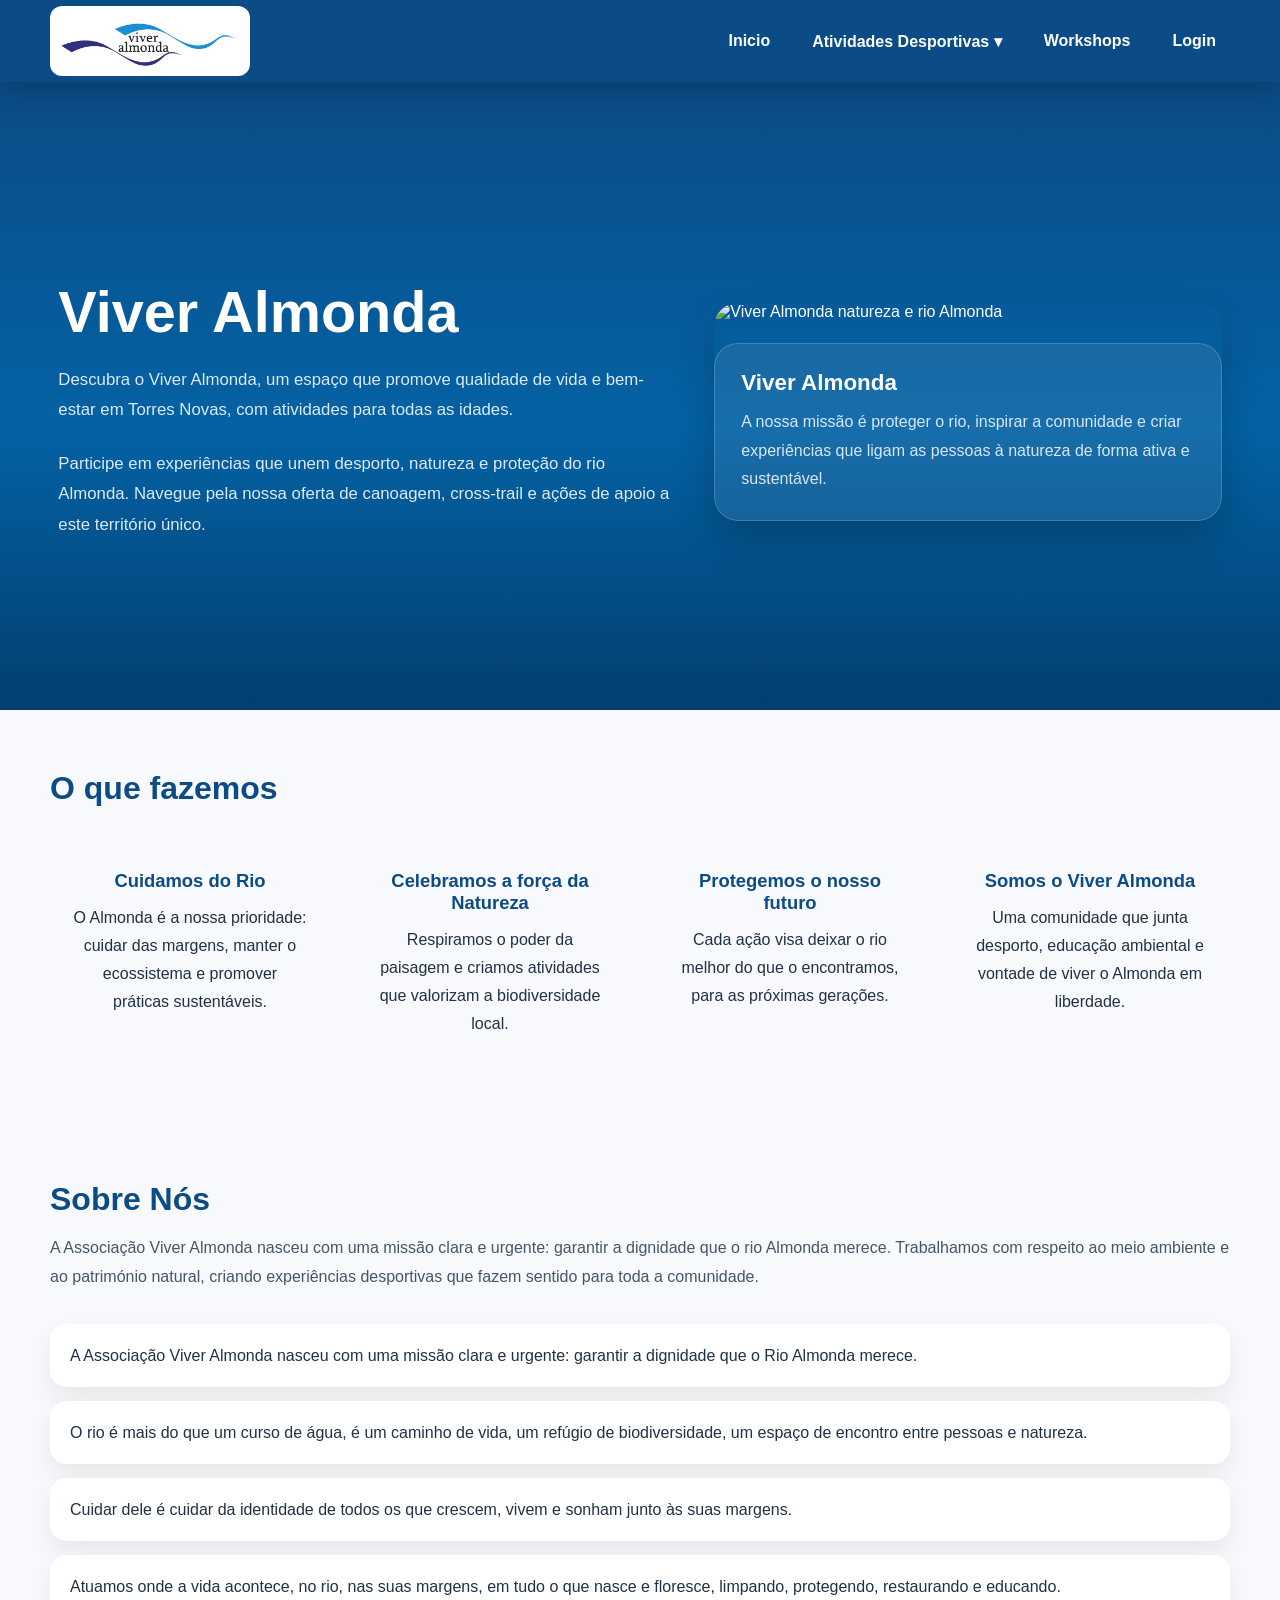
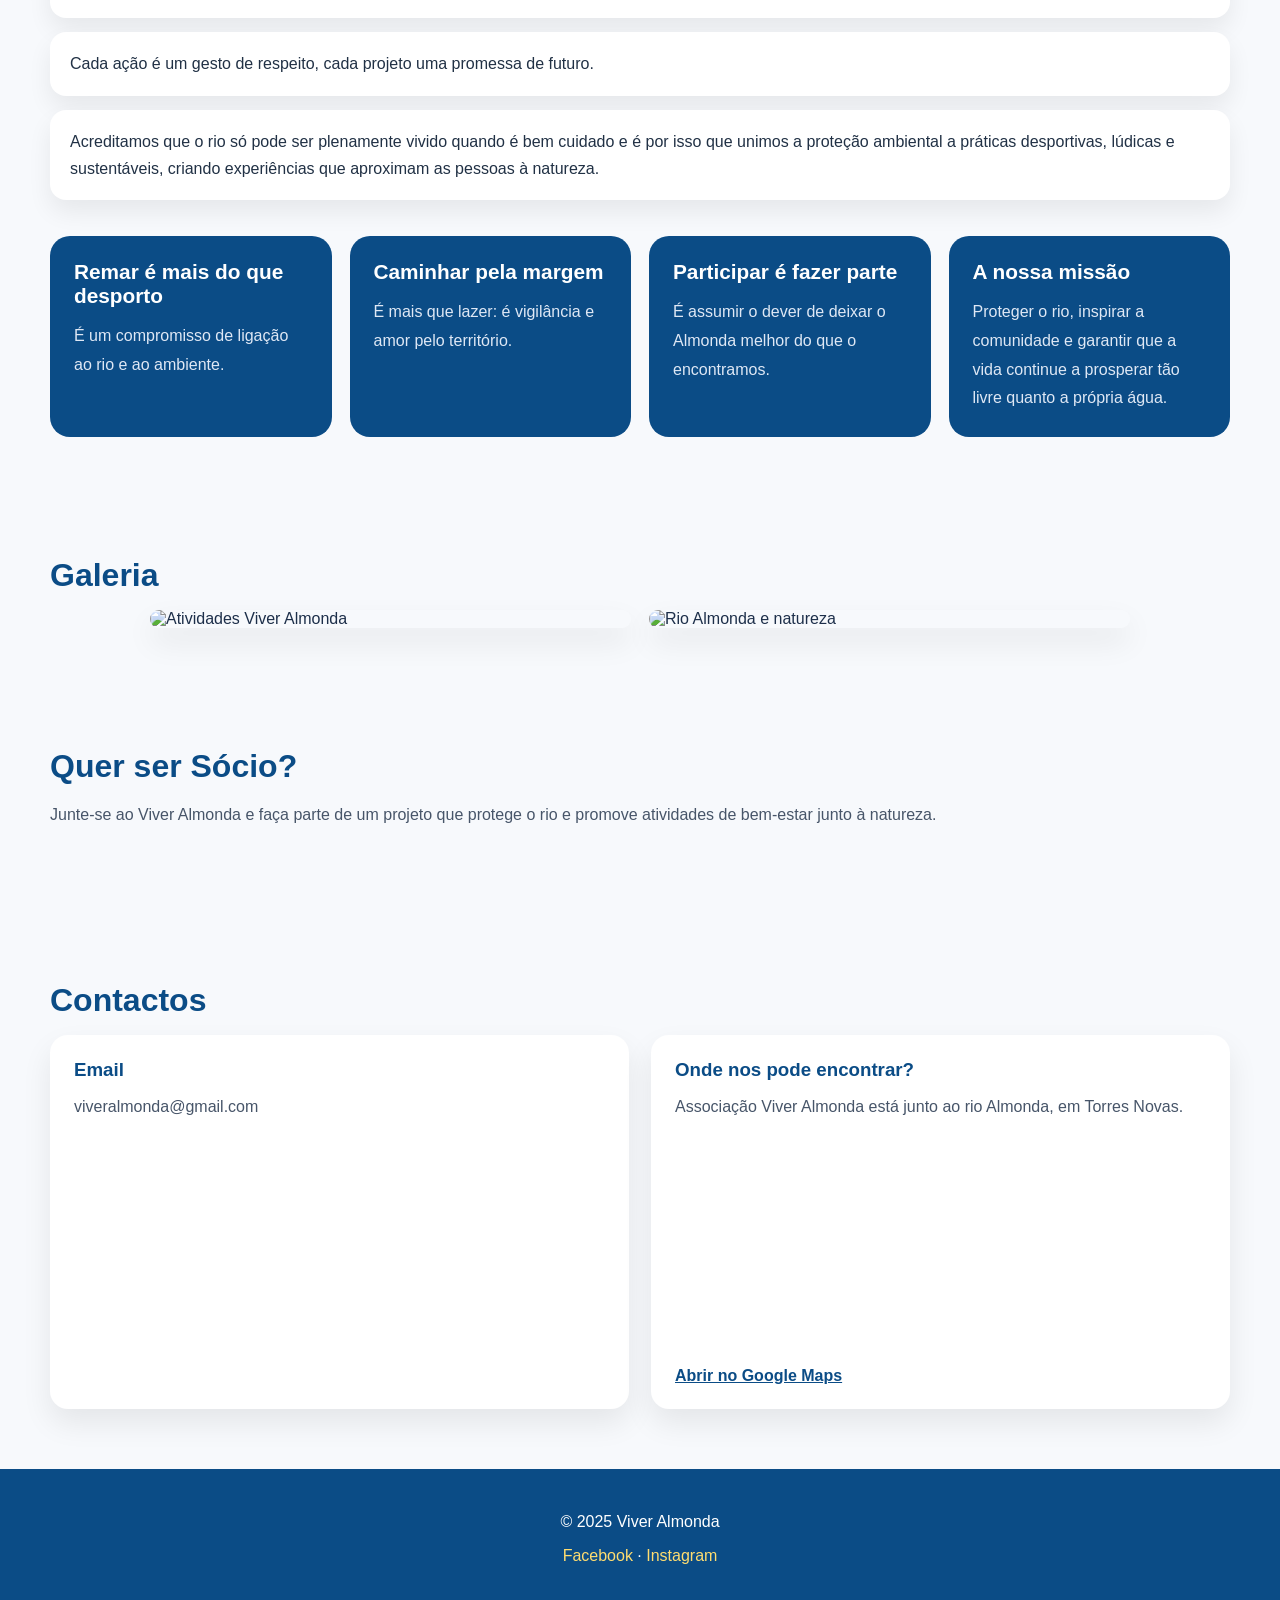
==== commit 44d69e29: "Add files via upload" ====
--- a/index.html
+++ b/index.html
@@ -341,6 +341,7 @@
       }
     }
   </style>
+  <link rel="stylesheet" href="auth.css">
   <script>
     document.addEventListener('DOMContentLoaded', function() {
       const dropdownBtn = document.querySelector('.dropdown-btn');
@@ -392,7 +393,7 @@
       </div>
       <a href="workshops.html">Workshops</a>
       <a href="inscricoes.html">Inscrições</a>
-      <a href="#" onclick="login()">Login</a>
+      <a href="#" data-login-link>Login</a>
     </div>
   </div>
 </nav>
@@ -507,28 +508,7 @@
   <p><a href="https://www.facebook.com/profile.php?id=100009631387664&locale=pt_PT" target="_blank">Facebook</a> · <a href="https://www.instagram.com/viver_almonda" target="_blank">Instagram</a></p>
 </footer>
 
-<script>
-const firebaseConfig = {
- apiKey: "AIzaSyBy1ESM6Sp1b2aY5kIpfNQiIRSIXhq7umY",
-  authDomain: "teste2-16ac7.firebaseapp.com",
-  projectId: "teste2-16ac7"
-};
-
-firebase.initializeApp(firebaseConfig);
-const auth = firebase.auth();
-const db = firebase.firestore();
-
-function login() {
-  const provider = new firebase.auth.GoogleAuthProvider();
-  auth.signInWithPopup(provider);
-}
-
-auth.onAuthStateChanged(user => {
-  if (user) {
-    console.log("User logged in:", user.email);
-  }
-});
-</script>
+<script src="auth.js"></script>
 
 </body>
 </html>
--- a/auth.css
+++ b/auth.css
@@ -0,0 +1,149 @@
+[hidden] {
+  display: none !important;
+}
+
+body:not(.is-logged-in) a[href="inscricoes.html"] {
+  display: none !important;
+}
+
+.menu {
+  flex-wrap: wrap;
+}
+
+.user-menu {
+  position: relative;
+  display: inline-flex;
+  align-items: center;
+}
+
+.user-avatar {
+  width: 42px;
+  height: 42px;
+  padding: 0;
+  border: 2px solid rgba(255, 255, 255, 0.7);
+  border-radius: 50%;
+  background: #ffcc33;
+  color: #0b4c86;
+  cursor: pointer;
+  overflow: hidden;
+  display: inline-flex;
+  align-items: center;
+  justify-content: center;
+  box-shadow: 0 8px 18px rgba(0, 0, 0, 0.18);
+}
+
+.user-avatar:hover {
+  transform: translateY(-1px);
+}
+
+.user-avatar img {
+  width: 100%;
+  height: 100%;
+  object-fit: cover;
+  display: block;
+}
+
+.user-avatar span {
+  width: 100%;
+  height: 100%;
+  display: inline-flex;
+  align-items: center;
+  justify-content: center;
+  font-weight: 800;
+  font-size: 1rem;
+}
+
+.user-dropdown {
+  position: absolute;
+  top: calc(100% + 10px);
+  right: 0;
+  width: min(260px, calc(100vw - 32px));
+  padding: 14px;
+  background: #ffffff;
+  color: #1d2f4a;
+  border-radius: 14px;
+  box-shadow: 0 18px 40px rgba(0, 0, 0, 0.22);
+  z-index: 40;
+}
+
+.user-dropdown p {
+  margin: 0;
+  line-height: 1.4;
+}
+
+.user-name {
+  font-weight: 800;
+  color: #0b4c86;
+}
+
+.user-email {
+  margin-top: 4px !important;
+  color: #64748b;
+  font-size: 0.9rem;
+  overflow-wrap: anywhere;
+}
+
+.signout-button,
+.auth-gate button {
+  width: auto;
+  margin-top: 14px;
+  padding: 11px 16px;
+  border: 0;
+  border-radius: 999px;
+  background: #0b4c86;
+  color: #ffffff;
+  font-weight: 700;
+  cursor: pointer;
+  font-size: 0.95rem;
+}
+
+.signout-button:hover,
+.auth-gate button:hover {
+  opacity: 0.9;
+}
+
+.auth-gate {
+  max-width: 760px;
+  margin: 60px auto;
+  padding: 36px 24px;
+  text-align: center;
+}
+
+.auth-gate-box {
+  background: #ffffff;
+  border-radius: 20px;
+  padding: 32px;
+  box-shadow: 0 15px 30px rgba(0, 0, 0, 0.08);
+}
+
+.auth-gate h2 {
+  margin: 0;
+  color: #0b4c86;
+}
+
+.auth-gate p {
+  margin: 14px 0 0;
+  color: #475569;
+  line-height: 1.7;
+}
+
+body:not(.auth-ready) [data-protected-content],
+body.is-logged-out [data-protected-content],
+body:not(.auth-ready) [data-auth-gate],
+body.is-logged-in [data-auth-gate] {
+  display: none !important;
+}
+
+@media (max-width: 720px) {
+  .nav-wrapper {
+    align-items: flex-start;
+  }
+
+  .menu {
+    justify-content: flex-end;
+  }
+
+  .user-dropdown {
+    right: -8px;
+  }
+}
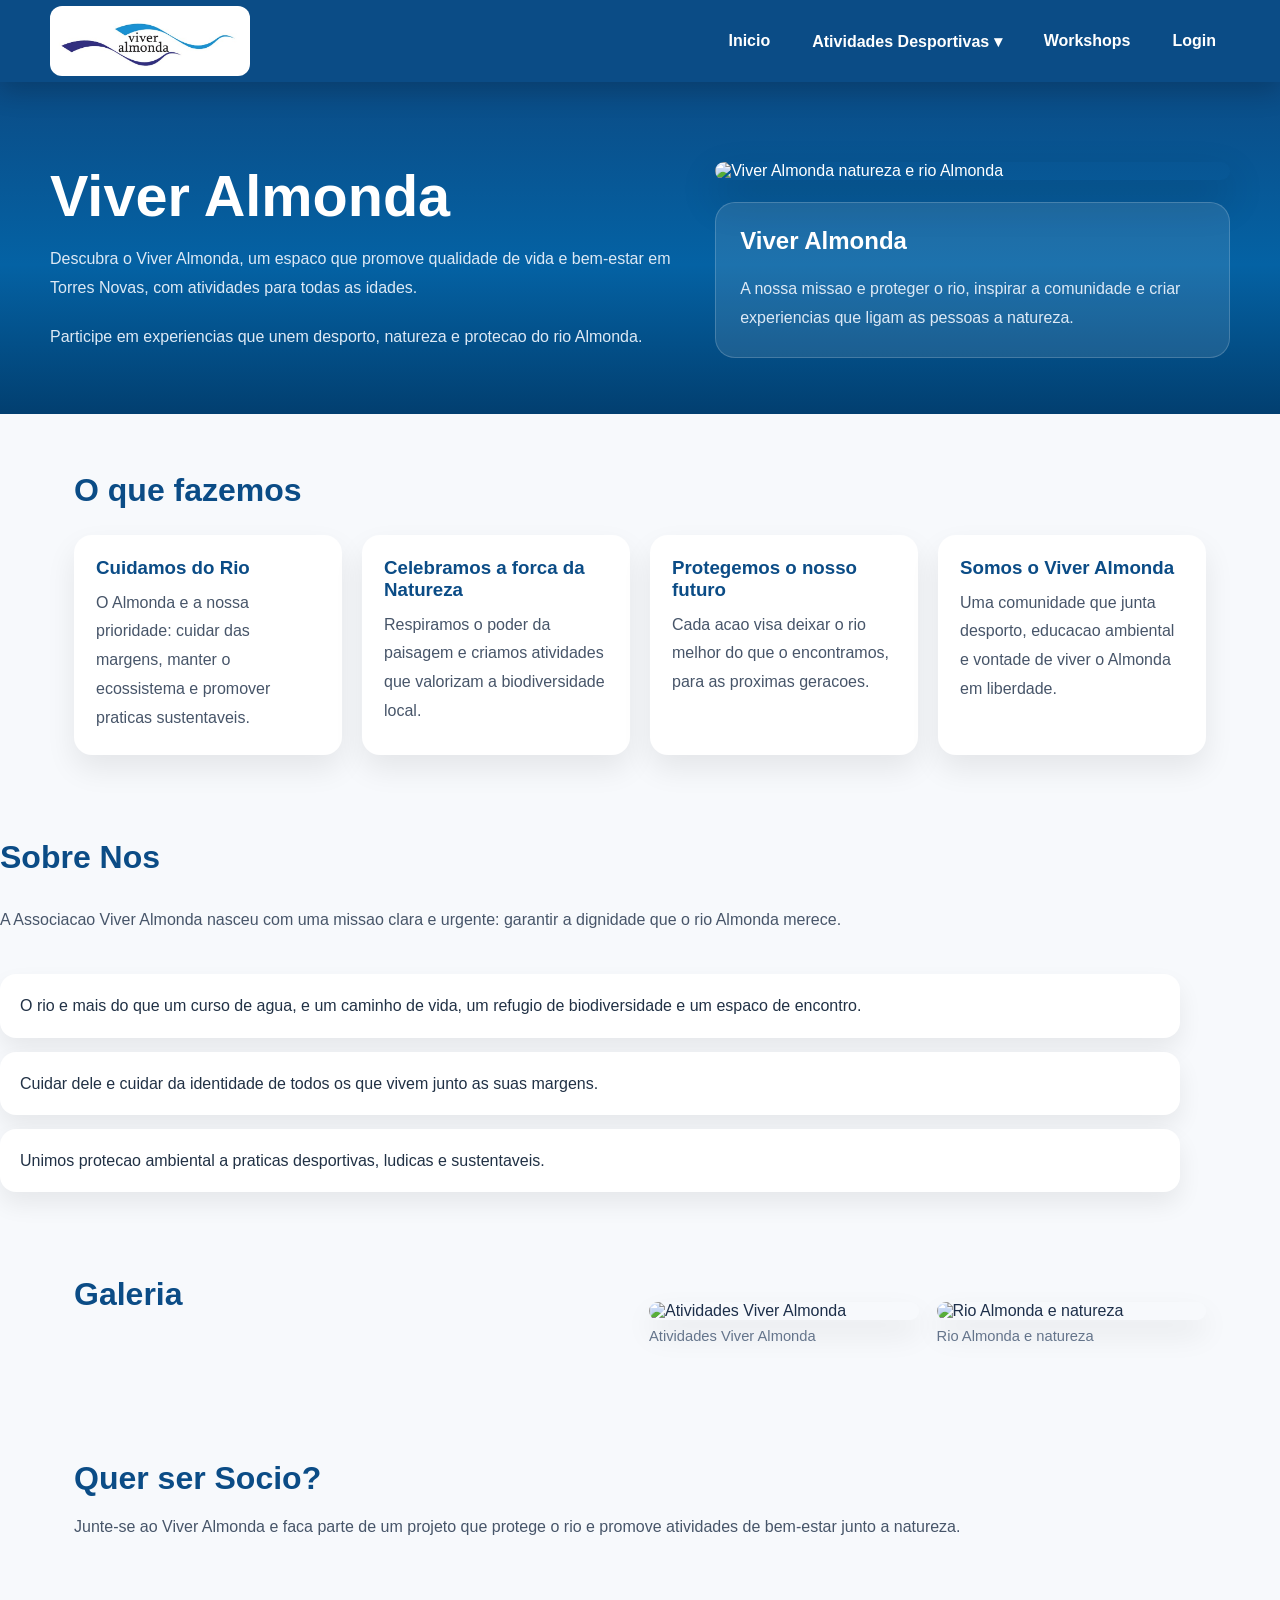
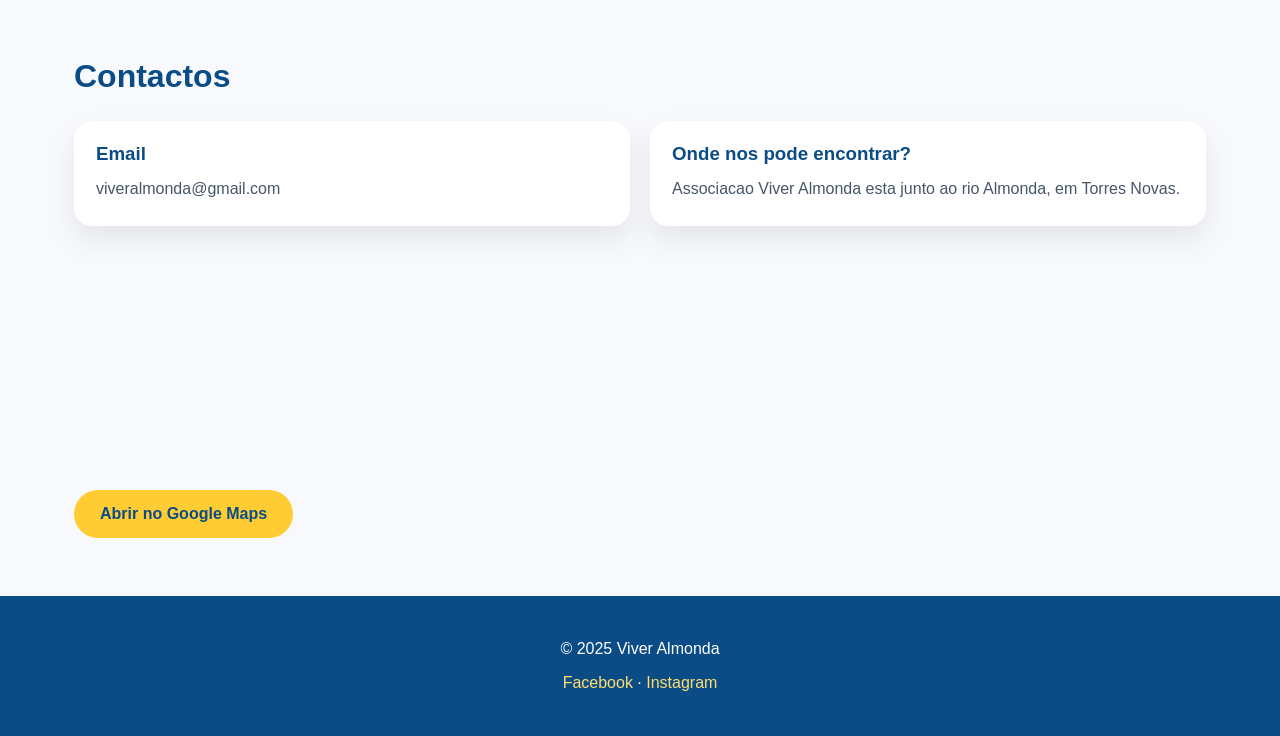
==== commit 4189cf7d: "Add files via upload" ====
--- a/index.html
+++ b/index.html
@@ -342,6 +342,7 @@
     }
   </style>
   <link rel="stylesheet" href="auth.css">
+  <link rel="stylesheet" href="cms.css">
   <script>
     document.addEventListener('DOMContentLoaded', function() {
       const dropdownBtn = document.querySelector('.dropdown-btn');
@@ -374,7 +375,7 @@
 <script src="https://www.gstatic.com/firebasejs/10.7.1/firebase-firestore-compat.js"></script>
 
 </head>
-<body>
+<body data-cms-page="home">
 <nav>
   <div class="nav-wrapper">
     <div class="logo">
@@ -393,6 +394,7 @@
       </div>
       <a href="workshops.html">Workshops</a>
       <a href="inscricoes.html">Inscrições</a>
+      <a href="administracao.html" data-admin-link hidden>Administra&#231;&#227;o</a>
       <a href="#" data-login-link>Login</a>
     </div>
   </div>
@@ -509,6 +511,7 @@
 </footer>
 
 <script src="auth.js"></script>
+<script src="cms.js"></script>
 
 </body>
 </html>
--- a/auth.css
+++ b/auth.css
@@ -3,6 +3,10 @@
 }
 
 body:not(.is-logged-in) a[href="inscricoes.html"] {
+  display: none !important;
+}
+
+body:not(.is-admin) [data-admin-link] {
   display: none !important;
 }
 
@@ -14,11 +18,14 @@
   position: relative;
   display: inline-flex;
   align-items: center;
+  margin-left: 6px;
+  transform: translateY(-2px);
 }
 
 .user-avatar {
   width: 42px;
   height: 42px;
+  margin: 0;
   padding: 0;
   border: 2px solid rgba(255, 255, 255, 0.7);
   border-radius: 50%;
--- a/cms.css
+++ b/cms.css
@@ -0,0 +1,210 @@
+.cms-page {
+  background: #f7f9fc;
+}
+
+.cms-page.is-loading {
+  min-height: 320px;
+}
+
+.cms-hero {
+  display: block;
+  box-sizing: border-box;
+  min-height: 0;
+  background: linear-gradient(180deg, #0b4c86 0%, #0462a4 55%, #023f70 100%);
+  color: white;
+  padding: 80px 28px 56px;
+}
+
+.cms-hero-inner {
+  max-width: 1180px;
+  margin: 0 auto;
+  display: grid;
+  grid-template-columns: 1.1fr 0.9fr;
+  gap: 36px;
+  align-items: center;
+}
+
+.cms-hero h1,
+.cms-section h2 {
+  margin: 0;
+  color: inherit;
+}
+
+.cms-hero h1 {
+  font-size: clamp(3rem, 4.5vw, 4.6rem);
+  line-height: 1;
+}
+
+.cms-hero p,
+.cms-section p {
+  line-height: 1.8;
+}
+
+.cms-hero p {
+  max-width: 640px;
+  margin: 20px 0 0;
+  color: #dde9f5;
+}
+
+.cms-hero-media {
+  overflow: hidden;
+  border-radius: 24px;
+  box-shadow: 0 18px 40px rgba(0, 0, 0, 0.2);
+}
+
+.cms-hero-media img,
+.cms-image img,
+.cms-gallery img,
+.cms-card img {
+  width: 100%;
+  display: block;
+  object-fit: cover;
+}
+
+.cms-hero-media img {
+  max-height: 520px;
+}
+
+.cms-hero-card {
+  margin-top: 22px;
+  padding: 24px;
+  border: 1px solid rgba(255, 255, 255, 0.18);
+  border-radius: 20px;
+  background: rgba(255, 255, 255, 0.1);
+}
+
+.cms-hero-card h2 {
+  margin: 0 0 10px;
+  color: #ffffff;
+}
+
+.cms-button {
+  display: inline-flex;
+  align-items: center;
+  justify-content: center;
+  margin-top: 26px;
+  padding: 15px 26px;
+  border-radius: 999px;
+  background: #ffcc33;
+  color: #0b4c86;
+  font-weight: 800;
+  text-decoration: none;
+}
+
+.cms-section {
+  box-sizing: border-box;
+  max-width: 1180px;
+  margin: 0 auto;
+  padding: 58px 24px;
+  background: #f7f9fc;
+  color: #1d2f4a;
+}
+
+.cms-section h2 {
+  color: #0b4c86;
+  font-size: clamp(2rem, 2.5vw, 2.6rem);
+}
+
+.cms-section > p {
+  max-width: 900px;
+  margin: 16px 0 0;
+  color: #475569;
+}
+
+.cms-grid {
+  display: grid;
+  grid-template-columns: repeat(auto-fit, minmax(220px, 1fr));
+  gap: 20px;
+  margin-top: 26px;
+}
+
+.cms-card {
+  padding: 22px;
+  border-radius: 18px;
+  background: #ffffff;
+  box-shadow: 0 14px 30px rgba(0, 0, 0, 0.08);
+}
+
+.cms-card img {
+  height: 180px;
+  margin: -6px 0 16px;
+  border-radius: 14px;
+}
+
+.cms-card h3 {
+  margin: 0 0 10px;
+  color: #0b4c86;
+}
+
+.cms-card p {
+  margin: 0;
+  color: #475569;
+}
+
+.cms-list {
+  display: grid;
+  gap: 14px;
+  padding: 0;
+  margin: 26px 0 0;
+  list-style: none;
+}
+
+.cms-list li {
+  padding: 18px 20px;
+  border-radius: 16px;
+  background: #ffffff;
+  box-shadow: 0 12px 24px rgba(0, 0, 0, 0.07);
+  color: #213145;
+  line-height: 1.7;
+}
+
+.cms-gallery {
+  display: grid;
+  grid-template-columns: repeat(auto-fit, minmax(240px, 1fr));
+  gap: 18px;
+  margin-top: 26px;
+}
+
+.cms-gallery figure {
+  margin: 0;
+}
+
+.cms-gallery img,
+.cms-image img {
+  max-height: 420px;
+  border-radius: 18px;
+  box-shadow: 0 14px 30px rgba(0, 0, 0, 0.08);
+}
+
+.cms-gallery figcaption {
+  margin-top: 8px;
+  color: #64748b;
+  font-size: 0.92rem;
+}
+
+.cms-cta {
+  text-align: left;
+}
+
+.cms-contact-map {
+  width: 100%;
+  height: 220px;
+  margin-top: 14px;
+  border: 0;
+  border-radius: 12px;
+}
+
+.cms-preview .cms-hero,
+.cms-preview .cms-section {
+  border-radius: 14px;
+}
+
+@media (max-width: 900px) {
+  .cms-hero {
+    padding: 60px 18px 38px;
+  }
+
+  .cms-hero-inner {
+    grid-template-columns: 1fr;
+  }
+}
